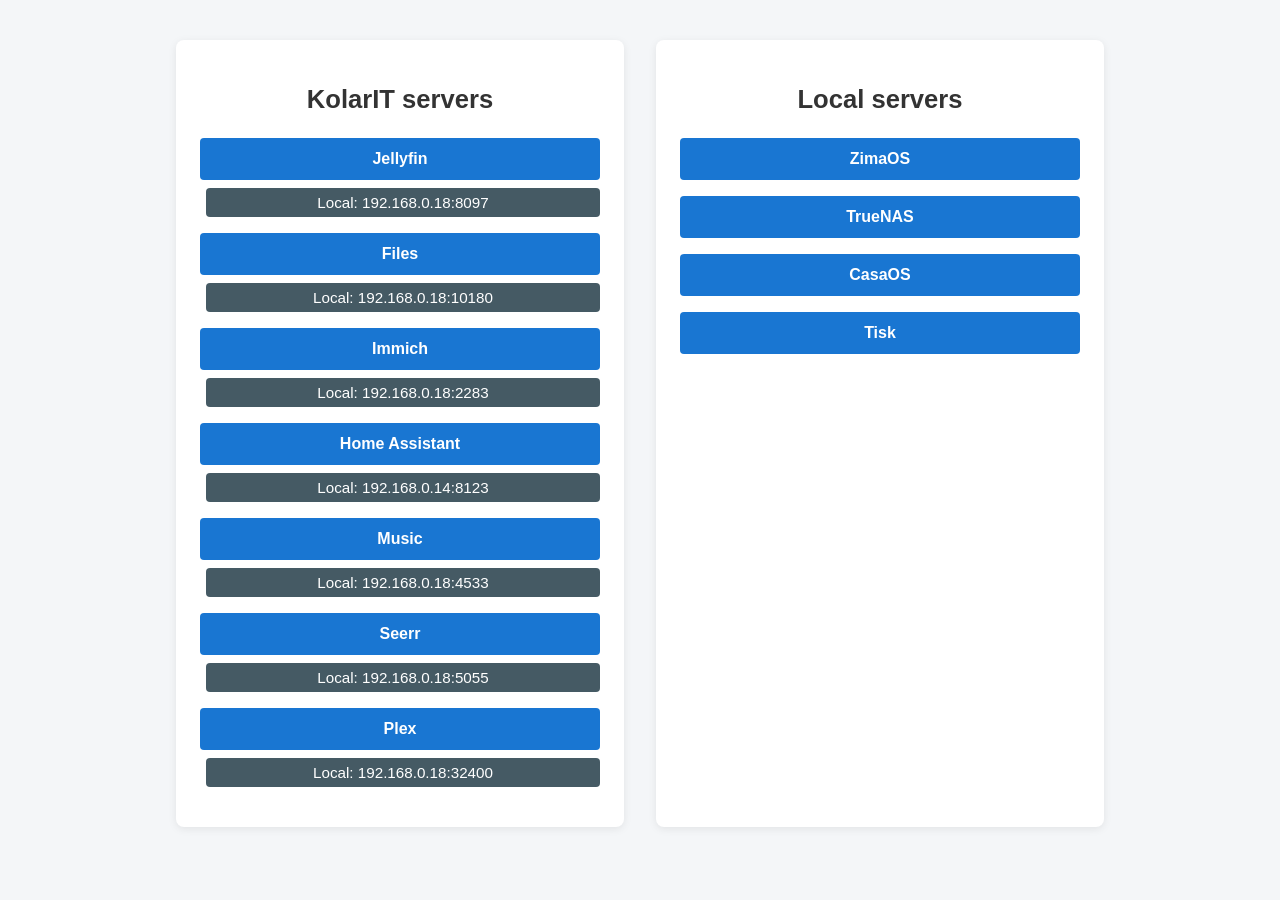
==== index.html @ f1ce05c8 "v1.1.3" ====
<!DOCTYPE html>
<html lang="cs">
<head>
    <meta charset="UTF-8">
    <title>KolarIT servers</title>
    <link rel="stylesheet" href="style.css">
</head>
<body>
    <div class="container">
        <div class="dashboard">
            <h2>KolarIT servers</h2>
            <ul>
                <li>
                    <a href="http://jellyfin.kolarit.online/" target="_blank">
                        Jellyfin
                    </a>
                    <div class="local-links">
                        <a href="http://192.168.0.18:8097" target="_blank">Local: 192.168.0.18:8097</a>
                    </div>
                </li>
                <li>
                    <a href="http://files.kolarit.online/" target="_blank">
                        Files
                    </a>
                    <div class="local-links">
                        <a href="http://192.168.0.18:10180" target="_blank">Local: 192.168.0.18:10180</a>
                    </div>
                </li>
                <li>
                    <a href="https://immich.kolarit.online/" target="_blank">
                        Immich
                    </a>
                    <div class="local-links">
                        <a href="http://192.168.0.18:2283" target="_blank">Local: 192.168.0.18:2283</a>
                    </div>
                </li>
                <li>
                    <a href="https://ha.kolarit.online/" target="_blank">
                        Home Assistant
                    </a>
                    <div class="local-links">
                        <a href="http://192.168.0.14:8123" target="_blank">Local: 192.168.0.14:8123</a>
                    </div>
                </li>
                <li>
                    <a href="https://music.kolarit.online/" target="_blank">
                        Music
                    </a>
                    <div class="local-links">
                        <a href="http://192.168.0.18:4533" target="_blank">Local: 192.168.0.18:4533</a>
                    </div>
                </li>
                <li>
                    <a href="https://jellyseerr.kolarit.online/" target="_blank">
                        Seerr
                    </a>
                    <div class="local-links">
                        <a href="http://192.168.0.18:5055" target="_blank">Local: 192.168.0.18:5055</a>
                    </div>
                </li>
                <li>
                    <a href="https://app.plex.tv/" target="_blank">
                        Plex
                    </a>
                    <div class="local-links">
                        <a href="http://192.168.0.18:32400/" target="_blank">Local: 192.168.0.18:32400</a>
                    </div>
                </li>
            </ul>
        </div>
        <div class="dashboard">
            <h2>Local servers</h2>
            <ul>
                <li>
                    <a href="http://192.168.0.18/" target="_blank">
                        ZimaOS
                    </a>
                </li>
                <li>
                    <a href="http://192.168.0.16/" target="_blank">
                        TrueNAS
                    </a>
                </li>
                <li>
                    <a href="http://192.168.0.13/" target="_blank">
                        CasaOS
                    </a>
                </li>
                <li>
                    <a href="http://192.168.0.13:9191/user" target="_blank">
                        Tisk
                    </a>
                </li>
            </ul>
        </div>
    </div>
</body>
</html>
---- style.css ----
body {
            font-family: Arial, sans-serif;
            background: #f4f6f8;
            margin: 0;
            padding: 0;
        }
        .container {
            display: flex;
            justify-content: center;
            margin-top: 40px;
            gap: 32px;
        }
        .dashboard {
            max-width: 400px;
            background: #fff;
            border-radius: 8px;
            box-shadow: 0 2px 8px rgba(0,0,0,0.08);
            padding: 24px;
            flex: 1;
        }
        h2 {
            text-align: center;
            margin-bottom: 24px;
            color: #333;
            font-weight: bold;
            font-size: 1.6em;
        }
        ul {
            list-style: none;
            padding: 0;
        }
        li {
            margin-bottom: 16px;
        }
        a {
            display: flex;
            align-items: center;
            gap: 10px;
            padding: 12px;
            background: #1976d2;
            color: #fff;
            text-decoration: none;
            border-radius: 4px;
            transition: background 0.2s;
            text-align: center;
            font-weight: bold;
            justify-content: center;
        }
        a:hover {
            background: #1565c0;
        }
        .local-links {
            margin-top: 8px;
            font-size: 0.95em;
        }
        .local-links a {
            background: #455a64;
            margin-left: 6px;
            font-weight: normal;
            padding: 6px 10px;
        }
        .local-links a:hover {
            background: #263238;
        }
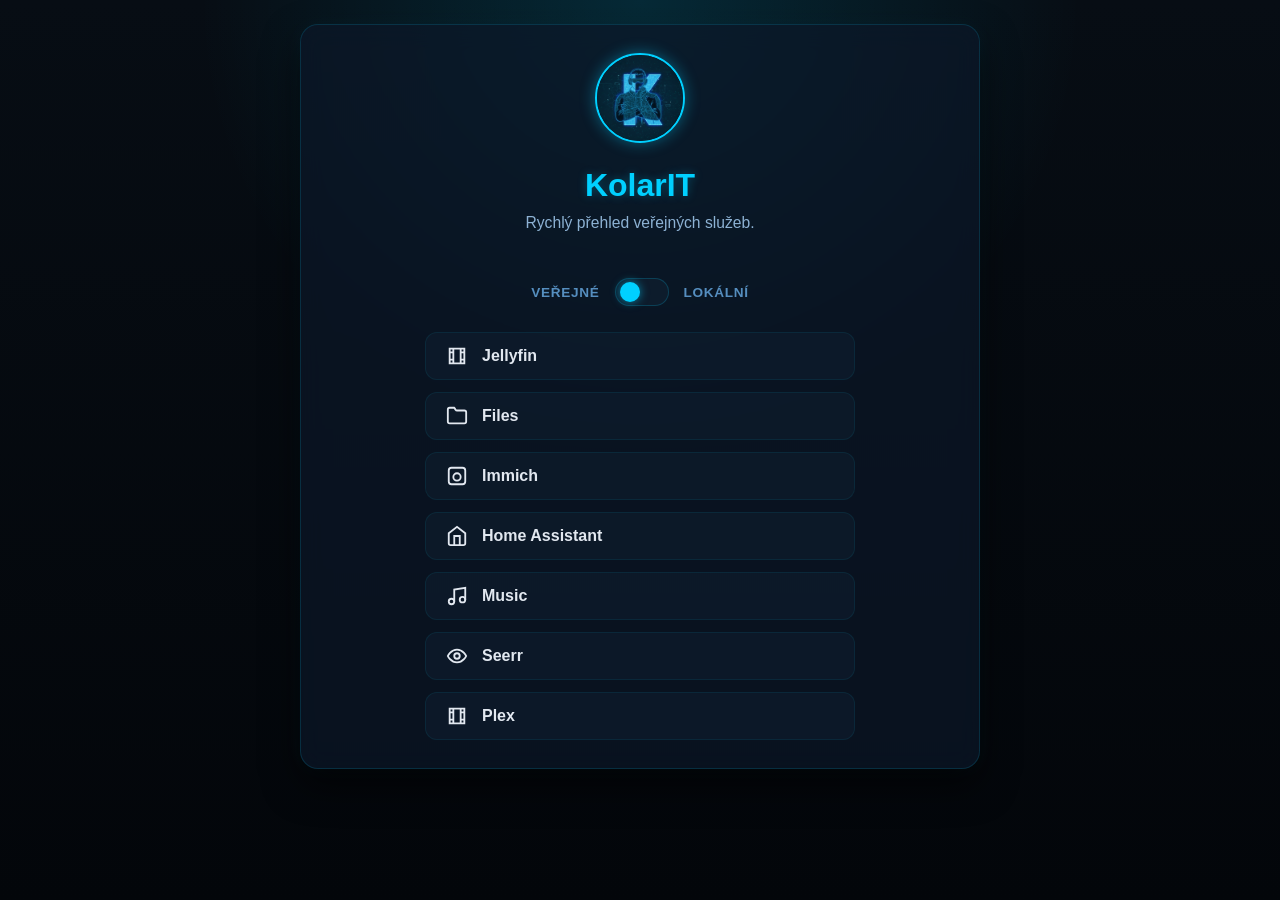
==== commit 8e12bec3: "v1.2" ====
--- a/index.html
+++ b/index.html
@@ -2,97 +2,131 @@
 <html lang="cs">
 <head>
     <meta charset="UTF-8">
-    <title>KolarIT servers</title>
+    <meta name="viewport" content="width=device-width, initial-scale=1.0">
+    <title>KolarIT Dashboard</title>
+    <link rel="icon" type="image/jpeg" href="logo.png">
+    <meta name="theme-color" content="#070d14">
     <link rel="stylesheet" href="style.css">
 </head>
 <body>
     <div class="container">
         <div class="dashboard">
-            <h2>KolarIT servers</h2>
-            <ul>
-                <li>
-                    <a href="http://jellyfin.kolarit.online/" target="_blank">
-                        Jellyfin
-                    </a>
-                    <div class="local-links">
-                        <a href="http://192.168.0.18:8097" target="_blank">Local: 192.168.0.18:8097</a>
-                    </div>
-                </li>
-                <li>
-                    <a href="http://files.kolarit.online/" target="_blank">
-                        Files
-                    </a>
-                    <div class="local-links">
-                        <a href="http://192.168.0.18:10180" target="_blank">Local: 192.168.0.18:10180</a>
-                    </div>
-                </li>
-                <li>
-                    <a href="https://immich.kolarit.online/" target="_blank">
-                        Immich
-                    </a>
-                    <div class="local-links">
-                        <a href="http://192.168.0.18:2283" target="_blank">Local: 192.168.0.18:2283</a>
-                    </div>
-                </li>
-                <li>
-                    <a href="https://ha.kolarit.online/" target="_blank">
-                        Home Assistant
-                    </a>
-                    <div class="local-links">
-                        <a href="http://192.168.0.14:8123" target="_blank">Local: 192.168.0.14:8123</a>
-                    </div>
-                </li>
-                <li>
-                    <a href="https://music.kolarit.online/" target="_blank">
-                        Music
-                    </a>
-                    <div class="local-links">
-                        <a href="http://192.168.0.18:4533" target="_blank">Local: 192.168.0.18:4533</a>
-                    </div>
-                </li>
-                <li>
-                    <a href="https://jellyseerr.kolarit.online/" target="_blank">
-                        Seerr
-                    </a>
-                    <div class="local-links">
-                        <a href="http://192.168.0.18:5055" target="_blank">Local: 192.168.0.18:5055</a>
-                    </div>
-                </li>
-                <li>
-                    <a href="https://app.plex.tv/" target="_blank">
-                        Plex
-                    </a>
-                    <div class="local-links">
-                        <a href="http://192.168.0.18:32400/" target="_blank">Local: 192.168.0.18:32400</a>
-                    </div>
-                </li>
-            </ul>
-        </div>
-        <div class="dashboard">
-            <h2>Local servers</h2>
-            <ul>
-                <li>
-                    <a href="http://192.168.0.18/" target="_blank">
-                        ZimaOS
-                    </a>
-                </li>
-                <li>
-                    <a href="http://192.168.0.16/" target="_blank">
-                        TrueNAS
-                    </a>
-                </li>
-                <li>
-                    <a href="http://192.168.0.13/" target="_blank">
-                        CasaOS
-                    </a>
-                </li>
-                <li>
-                    <a href="http://192.168.0.13:9191/user" target="_blank">
-                        Tisk
-                    </a>
-                </li>
-            </ul>
+            <div class="logo-container">
+                <img src="logo.png" alt="KolarIT Logo" class="logo">
+            </div>
+            
+            <div class="hero">
+                <h1>KolarIT</h1>
+                <p id="desc-text">Rychlý přehled veřejných služeb.</p>
+                
+                <div class="toggle-container">
+                    <span class="toggle-label">Veřejné</span>
+                    <label class="switch">
+                        <input type="checkbox" id="serviceToggle">
+                        <span class="slider"></span>
+                    </label>
+                    <span class="toggle-label">Lokální</span>
+                </div>
+            </div>
+
+            <div id="public-services" class="services-wrapper active">
+                <ul>
+                    <li>
+                        <a href="http://jellyfin.kolarit.online/" target="_blank" rel="noopener noreferrer">
+                            <svg viewBox="0 0 24 24"><path d="M4 4h16v16H4zM8 4v16M16 4v16M4 8h4M4 16h4M16 8h4M16 16h4"/></svg>
+                            Jellyfin
+                        </a>
+                    </li>
+                    <li>
+                        <a href="http://files.kolarit.online/" target="_blank" rel="noopener noreferrer">
+                            <svg viewBox="0 0 24 24"><path d="M4 20h16a2 2 0 0 0 2-2V8a2 2 0 0 0-2-2h-7.93a2 2 0 0 1-1.66-.9l-.82-1.2A2 2 0 0 0 8.93 3H4a2 2 0 0 0-2 2v13c0 1.1.9 2 2 2Z"/></svg>
+                            Files
+                        </a>
+                    </li>
+                    <li>
+                        <a href="https://immich.kolarit.online/" target="_blank" rel="noopener noreferrer">
+                            <svg viewBox="0 0 24 24"><path d="M15 8h.01M3 6a3 3 0 0 1 3-3h12a3 3 0 0 1 3 3v12a3 3 0 0 1-3 3H6a3 3 0 0 1-3-3V6z"/><circle cx="12" cy="13" r="4"/></svg>
+                            Immich
+                        </a>
+                    </li>
+                    <li>
+                        <a href="https://ha.kolarit.online/" target="_blank" rel="noopener noreferrer">
+                            <svg viewBox="0 0 24 24"><path d="M3 9l9-7 9 7v11a2 2 0 0 1-2 2H5a2 2 0 0 1-2-2z"/><path d="M9 22V12h6v10"/></svg>
+                            Home Assistant
+                        </a>
+                    </li>
+                    <li>
+                        <a href="https://music.kolarit.online/" target="_blank" rel="noopener noreferrer">
+                            <svg viewBox="0 0 24 24"><path d="M9 18V5l12-2v13"/><circle cx="6" cy="18" r="3"/><circle cx="18" cy="16" r="3"/></svg>
+                            Music
+                        </a>
+                    </li>
+                    <li>
+                        <a href="https://jellyseerr.kolarit.online/" target="_blank" rel="noopener noreferrer">
+                            <svg viewBox="0 0 24 24"><path d="M2 12s3-7 10-7 10 7 10 7-3 7-10 7-10-7-10-7Z"/><circle cx="12" cy="12" r="3"/></svg>
+                            Seerr
+                        </a>
+                    </li>
+                    <li>
+                        <a href="https://app.plex.tv/" target="_blank" rel="noopener noreferrer">
+                            <svg viewBox="0 0 24 24"><path d="M4 4h16v16H4zM8 4v16M16 4v16M4 8h4M4 16h4M16 8h4M16 16h4"/></svg>
+                            Plex
+                        </a>
+                    </li>
+                </ul>
+            </div>
+
+            <div id="local-services" class="services-wrapper">
+                <div class="section-block">
+                    <h3>Servers</h3>
+                    <ul>
+                        <li><a href="http://192.168.0.18/" target="_blank" rel="noopener noreferrer"><svg viewBox="0 0 24 24"><rect x="2" y="4" width="20" height="8" rx="2"/><rect x="2" y="14" width="20" height="8" rx="2"/><path d="M6 8h.01M6 18h.01"/></svg> ZimaOS</a></li>
+                        <li><a href="http://192.168.0.13/" target="_blank" rel="noopener noreferrer"><svg viewBox="0 0 24 24"><rect x="2" y="4" width="20" height="8" rx="2"/><rect x="2" y="14" width="20" height="8" rx="2"/><path d="M6 8h.01M6 18h.01"/></svg> CasaOS</a></li>
+                        <li><a href="http://192.168.0.16/" target="_blank" rel="noopener noreferrer"><svg viewBox="0 0 24 24"><rect x="2" y="4" width="20" height="8" rx="2"/><rect x="2" y="14" width="20" height="8" rx="2"/><path d="M6 8h.01M6 18h.01"/></svg> TrueNAS</a></li>
+                        <li><a href="http://192.168.0.13:9191/user" target="_blank" rel="noopener noreferrer"><svg viewBox="0 0 24 24"><path d="M6 9V2h12v7M6 18H4a2 2 0 0 1-2-2v-5a2 2 0 0 1 2-2h16a2 2 0 0 1 2 2v5a2 2 0 0 1-2 2h-2"/><rect x="6" y="14" width="12" height="8"/></svg> Tisk</a></li>
+                    </ul>
+                </div>
+                <div class="section-block">
+                    <h3>Local services</h3>
+                    <ul>
+                        <li><a href="http://192.168.0.18:8097" target="_blank" rel="noopener noreferrer"><svg viewBox="0 0 24 24"><path d="M4 4h16v16H4zM8 4v16M16 4v16M4 8h4M4 16h4M16 8h4M16 16h4"/></svg> Jellyfin</a></li>
+                        <li><a href="http://192.168.0.18:10180" target="_blank" rel="noopener noreferrer"><svg viewBox="0 0 24 24"><path d="M4 20h16a2 2 0 0 0 2-2V8a2 2 0 0 0-2-2h-7.93a2 2 0 0 1-1.66-.9l-.82-1.2A2 2 0 0 0 8.93 3H4a2 2 0 0 0-2 2v13c0 1.1.9 2 2 2Z"/></svg> Files</a></li>
+                        <li><a href="http://192.168.0.18:2283" target="_blank" rel="noopener noreferrer"><svg viewBox="0 0 24 24"><path d="M15 8h.01M3 6a3 3 0 0 1 3-3h12a3 3 0 0 1 3 3v12a3 3 0 0 1-3 3H6a3 3 0 0 1-3-3V6z"/><circle cx="12" cy="13" r="4"/></svg> Immich</a></li>
+                        <li><a href="http://192.168.0.14:8123" target="_blank" rel="noopener noreferrer"><svg viewBox="0 0 24 24"><path d="M3 9l9-7 9 7v11a2 2 0 0 1-2 2H5a2 2 0 0 1-2-2z"/><path d="M9 22V12h6v10"/></svg> Home Assistant</a></li>
+                        <li><a href="http://192.168.0.18:4533" target="_blank" rel="noopener noreferrer"><svg viewBox="0 0 24 24"><path d="M9 18V5l12-2v13"/><circle cx="6" cy="18" r="3"/><circle cx="18" cy="16" r="3"/></svg> Music</a></li>
+                        <li><a href="http://192.168.0.18:5055" target="_blank" rel="noopener noreferrer"><svg viewBox="0 0 24 24"><path d="M2 12s3-7 10-7 10 7 10 7-3 7-10 7-10-7-10-7Z"/><circle cx="12" cy="12" r="3"/></svg> Seerr</a></li>
+                        <li><a href="http://192.168.0.18:32400/" target="_blank" rel="noopener noreferrer"><svg viewBox="0 0 24 24"><path d="M4 4h16v16H4zM8 4v16M16 4v16M4 8h4M4 16h4M16 8h4M16 16h4"/></svg> Plex</a></li>
+                    </ul>
+                </div>
+            </div>
         </div>
     </div>
+
+    <script>
+        const toggle = document.getElementById('serviceToggle');
+        const publicDiv = document.getElementById('public-services');
+        const localDiv = document.getElementById('local-services');
+        const descText = document.getElementById('desc-text');
+
+        toggle.addEventListener('change', () => {
+            if (toggle.checked) {
+                publicDiv.classList.remove('active');
+                setTimeout(() => {
+                    publicDiv.style.display = 'none';
+                    localDiv.style.display = 'block';
+                    setTimeout(() => localDiv.classList.add('active'), 50);
+                }, 300);
+                descText.textContent = 'Lokální adresy a správa zařízení v domácí síti.';
+            } else {
+                localDiv.classList.remove('active');
+                setTimeout(() => {
+                    localDiv.style.display = 'none';
+                    publicDiv.style.display = 'block';
+                    setTimeout(() => publicDiv.classList.add('active'), 50);
+                }, 300);
+                descText.textContent = 'Rychlý přehled veřejných služeb.';
+            }
+        });
+    </script>
 </body>
-</html>
+</html>
--- a/style.css
+++ b/style.css
@@ -1,64 +1,204 @@
-        body {
-            font-family: Arial, sans-serif;
-            background: #f4f6f8;
-            margin: 0;
-            padding: 0;
-        }
-        .container {
-            display: flex;
-            justify-content: center;
-            margin-top: 40px;
-            gap: 32px;
-        }
-        .dashboard {
-            max-width: 400px;
-            background: #fff;
-            border-radius: 8px;
-            box-shadow: 0 2px 8px rgba(0,0,0,0.08);
-            padding: 24px;
-            flex: 1;
-        }
-        h2 {
-            text-align: center;
-            margin-bottom: 24px;
-            color: #333;
-            font-weight: bold;
-            font-size: 1.6em;
-        }
-        ul {
-            list-style: none;
-            padding: 0;
-        }
-        li {
-            margin-bottom: 16px;
-        }
-        a {
-            display: flex;
-            align-items: center;
-            gap: 10px;
-            padding: 12px;
-            background: #1976d2;
-            color: #fff;
-            text-decoration: none;
-            border-radius: 4px;
-            transition: background 0.2s;
-            text-align: center;
-            font-weight: bold;
-            justify-content: center;
-        }
-        a:hover {
-            background: #1565c0;
-        }
-        .local-links {
-            margin-top: 8px;
-            font-size: 0.95em;
-        }
-        .local-links a {
-            background: #455a64;
-            margin-left: 6px;
-            font-weight: normal;
-            padding: 6px 10px;
-        }
-        .local-links a:hover {
-            background: #263238;
-        }+* {
+    box-sizing: border-box;
+}
+
+body {
+    font-family: Arial, sans-serif;
+    background: radial-gradient(circle at top, rgba(0, 208, 255, 0.15), transparent 40%),
+                linear-gradient(180deg, #070d14 0%, #03060a 100%);
+    margin: 0;
+    min-height: 100vh;
+    padding: 24px 14px;
+    color: #e2e8f0;
+}
+
+.container {
+    display: flex;
+    justify-content: center;
+}
+
+.dashboard {
+    width: min(100%, 680px);
+    background: rgba(12, 24, 40, 0.7);
+    border: 1px solid rgba(0, 208, 255, 0.15);
+    border-radius: 18px;
+    box-shadow: 0 16px 36px rgba(0, 0, 0, 0.6), 0 0 20px rgba(0, 208, 255, 0.05);
+    padding: 28px 22px;
+    backdrop-filter: blur(12px);
+    -webkit-backdrop-filter: blur(12px);
+}
+
+.logo-container {
+    text-align: center;
+    margin-bottom: 20px;
+}
+
+.logo {
+    width: 90px;
+    height: 90px;
+    border-radius: 50%;
+    border: 2px solid #00d0ff;
+    box-shadow: 0 0 15px rgba(0, 208, 255, 0.4);
+    object-fit: cover;
+}
+
+.hero {
+    text-align: center;
+    margin-bottom: 26px;
+}
+
+.hero h1 {
+    margin: 0 0 10px;
+    color: #00d0ff;
+    font-size: clamp(1.65rem, 2.5vw, 2.1rem);
+    text-shadow: 0 0 10px rgba(0, 208, 255, 0.3);
+}
+
+.hero p {
+    margin: 0 0 20px;
+    color: #8db2d4;
+    font-size: 0.98rem;
+    min-height: 44px;
+}
+
+/* Stylování Toggle Switche */
+.toggle-container {
+    display: flex;
+    align-items: center;
+    justify-content: center;
+    gap: 15px;
+    margin-top: 10px;
+}
+
+.toggle-label {
+    font-size: 0.85rem;
+    font-weight: 600;
+    color: #558ebf;
+    text-transform: uppercase;
+    letter-spacing: 0.05em;
+}
+
+.switch {
+    position: relative;
+    display: inline-block;
+    width: 54px;
+    height: 28px;
+}
+
+.switch input {
+    opacity: 0;
+    width: 0;
+    height: 0;
+}
+
+.slider {
+    position: absolute;
+    cursor: pointer;
+    top: 0;
+    left: 0;
+    right: 0;
+    bottom: 0;
+    background-color: rgba(15, 30, 48, 0.8);
+    transition: .4s;
+    border-radius: 34px;
+    border: 1px solid rgba(0, 208, 255, 0.2);
+}
+
+.slider:before {
+    position: absolute;
+    content: "";
+    height: 20px;
+    width: 20px;
+    left: 4px;
+    bottom: 3px;
+    background: #00d0ff;
+    box-shadow: 0 0 10px rgba(0, 208, 255, 0.6);
+    transition: .4s;
+    border-radius: 50%;
+}
+
+input:checked + .slider {
+    background-color: rgba(0, 80, 128, 0.4);
+    border-color: rgba(0, 208, 255, 0.5);
+}
+
+input:checked + .slider:before {
+    transform: translateX(24px);
+}
+
+/* Animace pro plynulý přechod obsahu */
+.services-wrapper {
+    opacity: 0;
+    transform: translateY(10px);
+    transition: opacity 0.3s ease, transform 0.3s ease;
+}
+
+.services-wrapper.active {
+    opacity: 1;
+    transform: translateY(0);
+}
+
+#local-services {
+    display: none;
+}
+
+.section-block + .section-block {
+    margin-top: 24px;
+}
+
+.section-block h3 {
+    margin: 0 0 12px;
+    font-size: 0.92rem;
+    color: #558ebf;
+    letter-spacing: 0.12em;
+    text-transform: uppercase;
+    text-align: center;
+}
+
+ul {
+    list-style: none;
+    padding: 0;
+    margin: 0;
+    display: flex;
+    flex-direction: column;
+    gap: 12px;
+    width: min(100%, 430px);
+    margin-inline: auto;
+}
+
+li > a {
+    display: flex;
+    align-items: center;
+    gap: 14px;
+    min-height: 48px;
+    padding: 9px 20px;
+    border-radius: 12px;
+    background: rgba(15, 30, 48, 0.6);
+    border: 1px solid rgba(0, 208, 255, 0.08);
+    color: #e2e8f0;
+    text-decoration: none;
+    font-weight: 600;
+    transition: all 0.2s ease;
+}
+
+li > a:hover {
+    transform: translateY(-2px);
+    background: rgba(20, 40, 65, 0.8);
+    border-color: rgba(0, 208, 255, 0.4);
+    box-shadow: 0 8px 20px rgba(0, 208, 255, 0.15);
+    color: #00d0ff;
+}
+
+li > a svg {
+    width: 22px;
+    height: 22px;
+    stroke: currentColor;
+    fill: none;
+    stroke-width: 2;
+    flex-shrink: 0;
+}
+
+@media (max-width: 640px) {
+    .dashboard { padding: 24px 18px; }
+    ul { width: 100%; }
+}
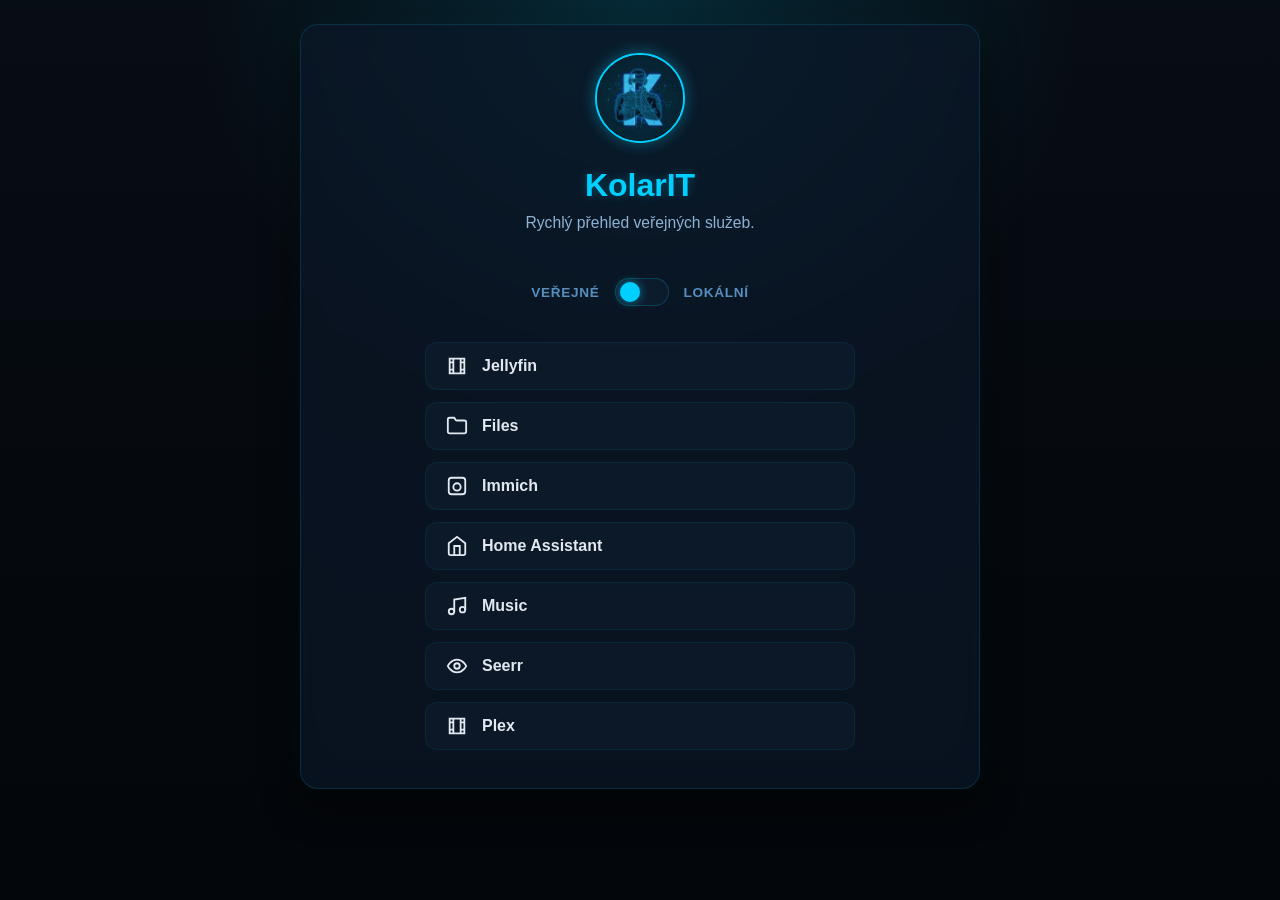
==== commit ee7a18ae: "v1.2.1" ====
--- a/index.html
+++ b/index.html
@@ -30,73 +30,77 @@
             </div>
 
             <div id="public-services" class="services-wrapper active">
-                <ul>
-                    <li>
-                        <a href="http://jellyfin.kolarit.online/" target="_blank" rel="noopener noreferrer">
-                            <svg viewBox="0 0 24 24"><path d="M4 4h16v16H4zM8 4v16M16 4v16M4 8h4M4 16h4M16 8h4M16 16h4"/></svg>
-                            Jellyfin
-                        </a>
-                    </li>
-                    <li>
-                        <a href="http://files.kolarit.online/" target="_blank" rel="noopener noreferrer">
-                            <svg viewBox="0 0 24 24"><path d="M4 20h16a2 2 0 0 0 2-2V8a2 2 0 0 0-2-2h-7.93a2 2 0 0 1-1.66-.9l-.82-1.2A2 2 0 0 0 8.93 3H4a2 2 0 0 0-2 2v13c0 1.1.9 2 2 2Z"/></svg>
-                            Files
-                        </a>
-                    </li>
-                    <li>
-                        <a href="https://immich.kolarit.online/" target="_blank" rel="noopener noreferrer">
-                            <svg viewBox="0 0 24 24"><path d="M15 8h.01M3 6a3 3 0 0 1 3-3h12a3 3 0 0 1 3 3v12a3 3 0 0 1-3 3H6a3 3 0 0 1-3-3V6z"/><circle cx="12" cy="13" r="4"/></svg>
-                            Immich
-                        </a>
-                    </li>
-                    <li>
-                        <a href="https://ha.kolarit.online/" target="_blank" rel="noopener noreferrer">
-                            <svg viewBox="0 0 24 24"><path d="M3 9l9-7 9 7v11a2 2 0 0 1-2 2H5a2 2 0 0 1-2-2z"/><path d="M9 22V12h6v10"/></svg>
-                            Home Assistant
-                        </a>
-                    </li>
-                    <li>
-                        <a href="https://music.kolarit.online/" target="_blank" rel="noopener noreferrer">
-                            <svg viewBox="0 0 24 24"><path d="M9 18V5l12-2v13"/><circle cx="6" cy="18" r="3"/><circle cx="18" cy="16" r="3"/></svg>
-                            Music
-                        </a>
-                    </li>
-                    <li>
-                        <a href="https://jellyseerr.kolarit.online/" target="_blank" rel="noopener noreferrer">
-                            <svg viewBox="0 0 24 24"><path d="M2 12s3-7 10-7 10 7 10 7-3 7-10 7-10-7-10-7Z"/><circle cx="12" cy="12" r="3"/></svg>
-                            Seerr
-                        </a>
-                    </li>
-                    <li>
-                        <a href="https://app.plex.tv/" target="_blank" rel="noopener noreferrer">
-                            <svg viewBox="0 0 24 24"><path d="M4 4h16v16H4zM8 4v16M16 4v16M4 8h4M4 16h4M16 8h4M16 16h4"/></svg>
-                            Plex
-                        </a>
-                    </li>
-                </ul>
+                <div class="inner-content">
+                    <ul>
+                        <li>
+                            <a href="http://jellyfin.kolarit.online/" target="_blank" rel="noopener noreferrer">
+                                <svg viewBox="0 0 24 24"><path d="M4 4h16v16H4zM8 4v16M16 4v16M4 8h4M4 16h4M16 8h4M16 16h4"/></svg>
+                                Jellyfin
+                            </a>
+                        </li>
+                        <li>
+                            <a href="http://files.kolarit.online/" target="_blank" rel="noopener noreferrer">
+                                <svg viewBox="0 0 24 24"><path d="M4 20h16a2 2 0 0 0 2-2V8a2 2 0 0 0-2-2h-7.93a2 2 0 0 1-1.66-.9l-.82-1.2A2 2 0 0 0 8.93 3H4a2 2 0 0 0-2 2v13c0 1.1.9 2 2 2Z"/></svg>
+                                Files
+                            </a>
+                        </li>
+                        <li>
+                            <a href="https://immich.kolarit.online/" target="_blank" rel="noopener noreferrer">
+                                <svg viewBox="0 0 24 24"><path d="M15 8h.01M3 6a3 3 0 0 1 3-3h12a3 3 0 0 1 3 3v12a3 3 0 0 1-3 3H6a3 3 0 0 1-3-3V6z"/><circle cx="12" cy="13" r="4"/></svg>
+                                Immich
+                            </a>
+                        </li>
+                        <li>
+                            <a href="https://ha.kolarit.online/" target="_blank" rel="noopener noreferrer">
+                                <svg viewBox="0 0 24 24"><path d="M3 9l9-7 9 7v11a2 2 0 0 1-2 2H5a2 2 0 0 1-2-2z"/><path d="M9 22V12h6v10"/></svg>
+                                Home Assistant
+                            </a>
+                        </li>
+                        <li>
+                            <a href="https://music.kolarit.online/" target="_blank" rel="noopener noreferrer">
+                                <svg viewBox="0 0 24 24"><path d="M9 18V5l12-2v13"/><circle cx="6" cy="18" r="3"/><circle cx="18" cy="16" r="3"/></svg>
+                                Music
+                            </a>
+                        </li>
+                        <li>
+                            <a href="https://jellyseerr.kolarit.online/" target="_blank" rel="noopener noreferrer">
+                                <svg viewBox="0 0 24 24"><path d="M2 12s3-7 10-7 10 7 10 7-3 7-10 7-10-7-10-7Z"/><circle cx="12" cy="12" r="3"/></svg>
+                                Seerr
+                            </a>
+                        </li>
+                        <li>
+                            <a href="https://app.plex.tv/" target="_blank" rel="noopener noreferrer">
+                                <svg viewBox="0 0 24 24"><path d="M4 4h16v16H4zM8 4v16M16 4v16M4 8h4M4 16h4M16 8h4M16 16h4"/></svg>
+                                Plex
+                            </a>
+                        </li>
+                    </ul>
+                </div>
             </div>
 
             <div id="local-services" class="services-wrapper">
-                <div class="section-block">
-                    <h3>Servers</h3>
-                    <ul>
-                        <li><a href="http://192.168.0.18/" target="_blank" rel="noopener noreferrer"><svg viewBox="0 0 24 24"><rect x="2" y="4" width="20" height="8" rx="2"/><rect x="2" y="14" width="20" height="8" rx="2"/><path d="M6 8h.01M6 18h.01"/></svg> ZimaOS</a></li>
-                        <li><a href="http://192.168.0.13/" target="_blank" rel="noopener noreferrer"><svg viewBox="0 0 24 24"><rect x="2" y="4" width="20" height="8" rx="2"/><rect x="2" y="14" width="20" height="8" rx="2"/><path d="M6 8h.01M6 18h.01"/></svg> CasaOS</a></li>
-                        <li><a href="http://192.168.0.16/" target="_blank" rel="noopener noreferrer"><svg viewBox="0 0 24 24"><rect x="2" y="4" width="20" height="8" rx="2"/><rect x="2" y="14" width="20" height="8" rx="2"/><path d="M6 8h.01M6 18h.01"/></svg> TrueNAS</a></li>
-                        <li><a href="http://192.168.0.13:9191/user" target="_blank" rel="noopener noreferrer"><svg viewBox="0 0 24 24"><path d="M6 9V2h12v7M6 18H4a2 2 0 0 1-2-2v-5a2 2 0 0 1 2-2h16a2 2 0 0 1 2 2v5a2 2 0 0 1-2 2h-2"/><rect x="6" y="14" width="12" height="8"/></svg> Tisk</a></li>
-                    </ul>
-                </div>
-                <div class="section-block">
-                    <h3>Local services</h3>
-                    <ul>
-                        <li><a href="http://192.168.0.18:8097" target="_blank" rel="noopener noreferrer"><svg viewBox="0 0 24 24"><path d="M4 4h16v16H4zM8 4v16M16 4v16M4 8h4M4 16h4M16 8h4M16 16h4"/></svg> Jellyfin</a></li>
-                        <li><a href="http://192.168.0.18:10180" target="_blank" rel="noopener noreferrer"><svg viewBox="0 0 24 24"><path d="M4 20h16a2 2 0 0 0 2-2V8a2 2 0 0 0-2-2h-7.93a2 2 0 0 1-1.66-.9l-.82-1.2A2 2 0 0 0 8.93 3H4a2 2 0 0 0-2 2v13c0 1.1.9 2 2 2Z"/></svg> Files</a></li>
-                        <li><a href="http://192.168.0.18:2283" target="_blank" rel="noopener noreferrer"><svg viewBox="0 0 24 24"><path d="M15 8h.01M3 6a3 3 0 0 1 3-3h12a3 3 0 0 1 3 3v12a3 3 0 0 1-3 3H6a3 3 0 0 1-3-3V6z"/><circle cx="12" cy="13" r="4"/></svg> Immich</a></li>
-                        <li><a href="http://192.168.0.14:8123" target="_blank" rel="noopener noreferrer"><svg viewBox="0 0 24 24"><path d="M3 9l9-7 9 7v11a2 2 0 0 1-2 2H5a2 2 0 0 1-2-2z"/><path d="M9 22V12h6v10"/></svg> Home Assistant</a></li>
-                        <li><a href="http://192.168.0.18:4533" target="_blank" rel="noopener noreferrer"><svg viewBox="0 0 24 24"><path d="M9 18V5l12-2v13"/><circle cx="6" cy="18" r="3"/><circle cx="18" cy="16" r="3"/></svg> Music</a></li>
-                        <li><a href="http://192.168.0.18:5055" target="_blank" rel="noopener noreferrer"><svg viewBox="0 0 24 24"><path d="M2 12s3-7 10-7 10 7 10 7-3 7-10 7-10-7-10-7Z"/><circle cx="12" cy="12" r="3"/></svg> Seerr</a></li>
-                        <li><a href="http://192.168.0.18:32400/" target="_blank" rel="noopener noreferrer"><svg viewBox="0 0 24 24"><path d="M4 4h16v16H4zM8 4v16M16 4v16M4 8h4M4 16h4M16 8h4M16 16h4"/></svg> Plex</a></li>
-                    </ul>
+                <div class="inner-content">
+                    <div class="section-block">
+                        <h3>Servers</h3>
+                        <ul>
+                            <li><a href="http://192.168.0.18/" target="_blank" rel="noopener noreferrer"><svg viewBox="0 0 24 24"><rect x="2" y="4" width="20" height="8" rx="2"/><rect x="2" y="14" width="20" height="8" rx="2"/><path d="M6 8h.01M6 18h.01"/></svg> ZimaOS</a></li>
+                            <li><a href="http://192.168.0.13/" target="_blank" rel="noopener noreferrer"><svg viewBox="0 0 24 24"><rect x="2" y="4" width="20" height="8" rx="2"/><rect x="2" y="14" width="20" height="8" rx="2"/><path d="M6 8h.01M6 18h.01"/></svg> CasaOS</a></li>
+                            <li><a href="http://192.168.0.16/" target="_blank" rel="noopener noreferrer"><svg viewBox="0 0 24 24"><rect x="2" y="4" width="20" height="8" rx="2"/><rect x="2" y="14" width="20" height="8" rx="2"/><path d="M6 8h.01M6 18h.01"/></svg> TrueNAS</a></li>
+                            <li><a href="http://192.168.0.13:9191/user" target="_blank" rel="noopener noreferrer"><svg viewBox="0 0 24 24"><path d="M6 9V2h12v7M6 18H4a2 2 0 0 1-2-2v-5a2 2 0 0 1 2-2h16a2 2 0 0 1 2 2v5a2 2 0 0 1-2 2h-2"/><rect x="6" y="14" width="12" height="8"/></svg> Tisk</a></li>
+                        </ul>
+                    </div>
+                    <div class="section-block">
+                        <h3>Local services</h3>
+                        <ul>
+                            <li><a href="http://192.168.0.18:8097" target="_blank" rel="noopener noreferrer"><svg viewBox="0 0 24 24"><path d="M4 4h16v16H4zM8 4v16M16 4v16M4 8h4M4 16h4M16 8h4M16 16h4"/></svg> Jellyfin</a></li>
+                            <li><a href="http://192.168.0.18:10180" target="_blank" rel="noopener noreferrer"><svg viewBox="0 0 24 24"><path d="M4 20h16a2 2 0 0 0 2-2V8a2 2 0 0 0-2-2h-7.93a2 2 0 0 1-1.66-.9l-.82-1.2A2 2 0 0 0 8.93 3H4a2 2 0 0 0-2 2v13c0 1.1.9 2 2 2Z"/></svg> Files</a></li>
+                            <li><a href="http://192.168.0.18:2283" target="_blank" rel="noopener noreferrer"><svg viewBox="0 0 24 24"><path d="M15 8h.01M3 6a3 3 0 0 1 3-3h12a3 3 0 0 1 3 3v12a3 3 0 0 1-3 3H6a3 3 0 0 1-3-3V6z"/><circle cx="12" cy="13" r="4"/></svg> Immich</a></li>
+                            <li><a href="http://192.168.0.14:8123" target="_blank" rel="noopener noreferrer"><svg viewBox="0 0 24 24"><path d="M3 9l9-7 9 7v11a2 2 0 0 1-2 2H5a2 2 0 0 1-2-2z"/><path d="M9 22V12h6v10"/></svg> Home Assistant</a></li>
+                            <li><a href="http://192.168.0.18:4533" target="_blank" rel="noopener noreferrer"><svg viewBox="0 0 24 24"><path d="M9 18V5l12-2v13"/><circle cx="6" cy="18" r="3"/><circle cx="18" cy="16" r="3"/></svg> Music</a></li>
+                            <li><a href="http://192.168.0.18:5055" target="_blank" rel="noopener noreferrer"><svg viewBox="0 0 24 24"><path d="M2 12s3-7 10-7 10 7 10 7-3 7-10 7-10-7-10-7Z"/><circle cx="12" cy="12" r="3"/></svg> Seerr</a></li>
+                            <li><a href="http://192.168.0.18:32400/" target="_blank" rel="noopener noreferrer"><svg viewBox="0 0 24 24"><path d="M4 4h16v16H4zM8 4v16M16 4v16M4 8h4M4 16h4M16 8h4M16 16h4"/></svg> Plex</a></li>
+                        </ul>
+                    </div>
                 </div>
             </div>
         </div>
@@ -111,19 +115,11 @@
         toggle.addEventListener('change', () => {
             if (toggle.checked) {
                 publicDiv.classList.remove('active');
-                setTimeout(() => {
-                    publicDiv.style.display = 'none';
-                    localDiv.style.display = 'block';
-                    setTimeout(() => localDiv.classList.add('active'), 50);
-                }, 300);
+                localDiv.classList.add('active');
                 descText.textContent = 'Lokální adresy a správa zařízení v domácí síti.';
             } else {
                 localDiv.classList.remove('active');
-                setTimeout(() => {
-                    localDiv.style.display = 'none';
-                    publicDiv.style.display = 'block';
-                    setTimeout(() => publicDiv.classList.add('active'), 50);
-                }, 300);
+                publicDiv.classList.add('active');
                 descText.textContent = 'Rychlý přehled veřejných služeb.';
             }
         });
--- a/style.css
+++ b/style.css
@@ -26,6 +26,8 @@
     padding: 28px 22px;
     backdrop-filter: blur(12px);
     -webkit-backdrop-filter: blur(12px);
+    /* Důležité pro plynulé roztažení celého panelu */
+    transition: all 0.4s ease;
 }
 
 .logo-container {
@@ -40,6 +42,10 @@
     border: 2px solid #00d0ff;
     box-shadow: 0 0 15px rgba(0, 208, 255, 0.4);
     object-fit: cover;
+    /* Oprava zrnitosti/aliasingu */
+    image-rendering: high-quality;
+    transform: translateZ(0);
+    will-change: transform;
 }
 
 .hero {
@@ -61,7 +67,7 @@
     min-height: 44px;
 }
 
-/* Stylování Toggle Switche */
+/* Toggle Switch */
 .toggle-container {
     display: flex;
     align-items: center;
@@ -126,20 +132,24 @@
     transform: translateX(24px);
 }
 
-/* Animace pro plynulý přechod obsahu */
+/* Plynulá animace výšky a obsahu */
 .services-wrapper {
+    display: grid;
+    grid-template-rows: 0fr;
     opacity: 0;
-    transform: translateY(10px);
-    transition: opacity 0.3s ease, transform 0.3s ease;
+    visibility: hidden;
+    transition: grid-template-rows 0.4s ease, opacity 0.4s ease, visibility 0.4s;
 }
 
 .services-wrapper.active {
+    grid-template-rows: 1fr;
     opacity: 1;
-    transform: translateY(0);
-}
-
-#local-services {
-    display: none;
+    visibility: visible;
+}
+
+.inner-content {
+    overflow: hidden;
+    padding-top: 10px;
 }
 
 .section-block + .section-block {
@@ -155,6 +165,7 @@
     text-align: center;
 }
 
+/* Seznamy a odkazy */
 ul {
     list-style: none;
     padding: 0;
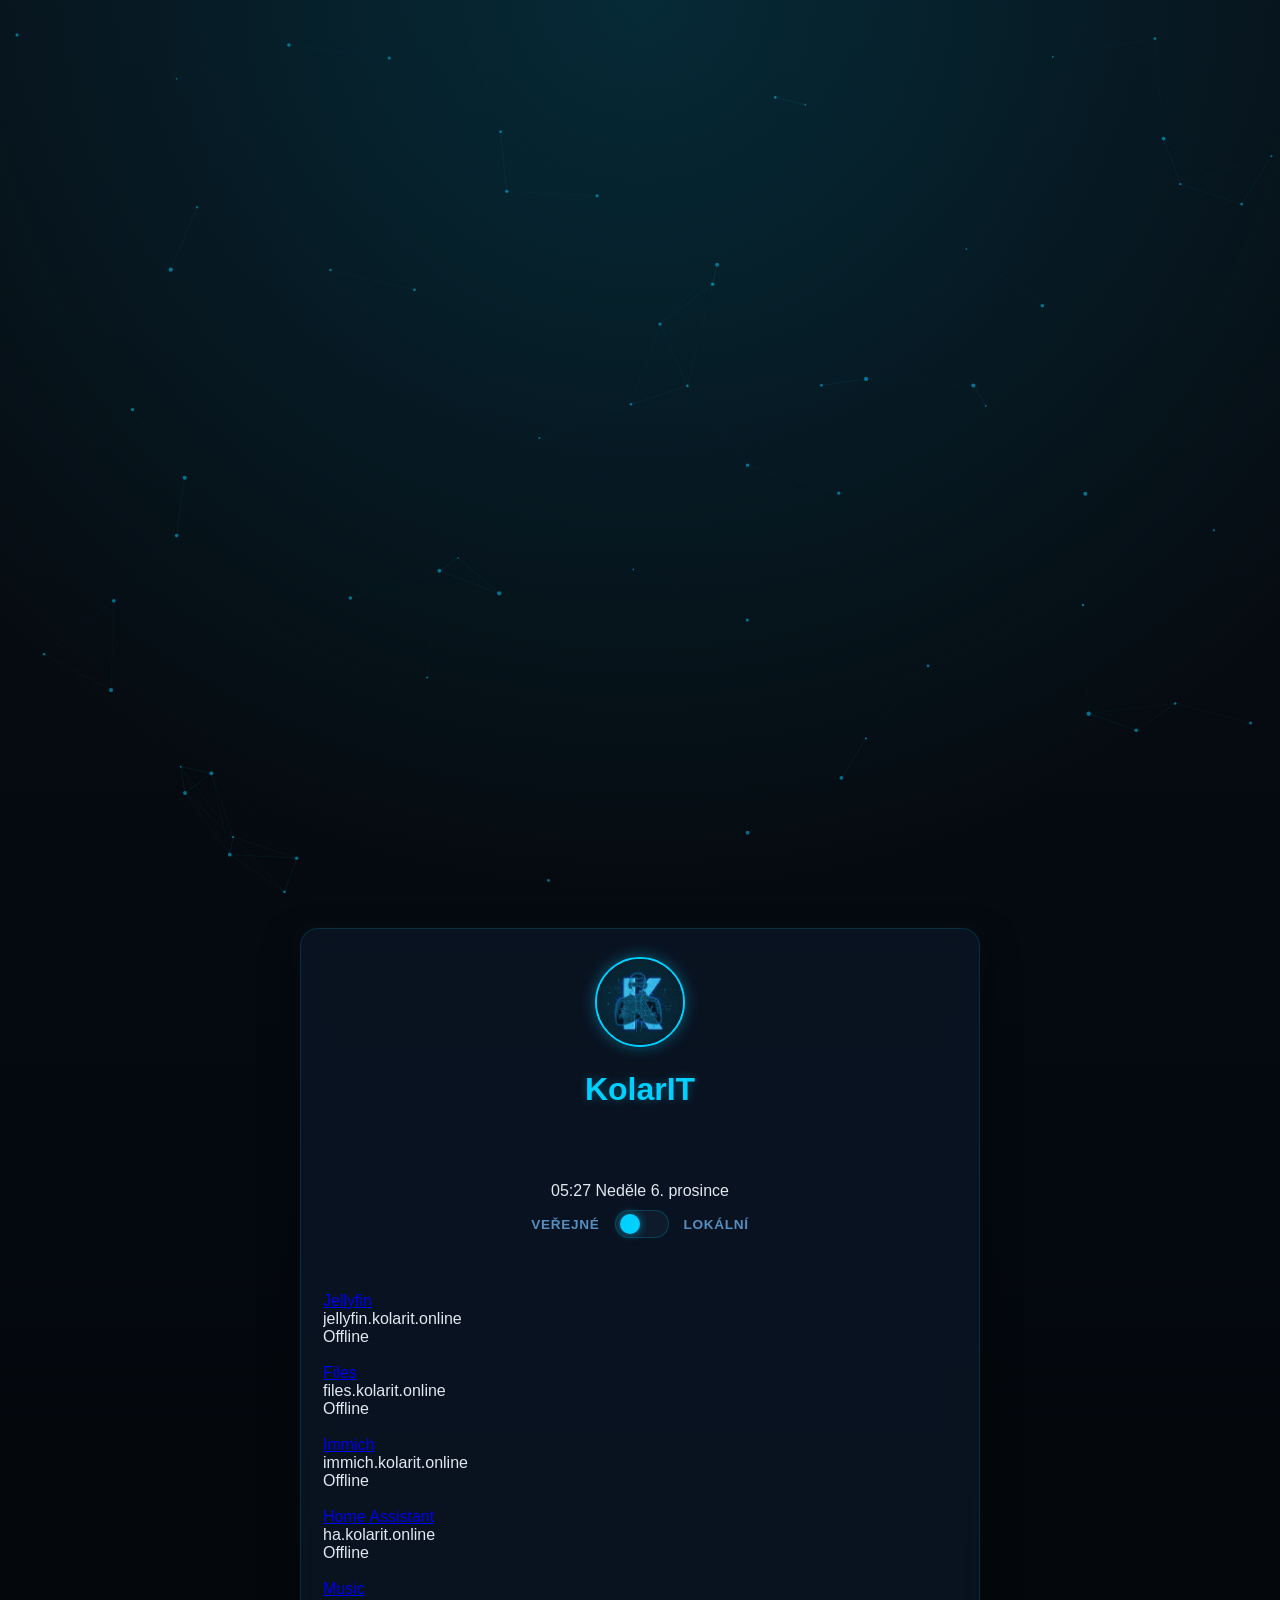
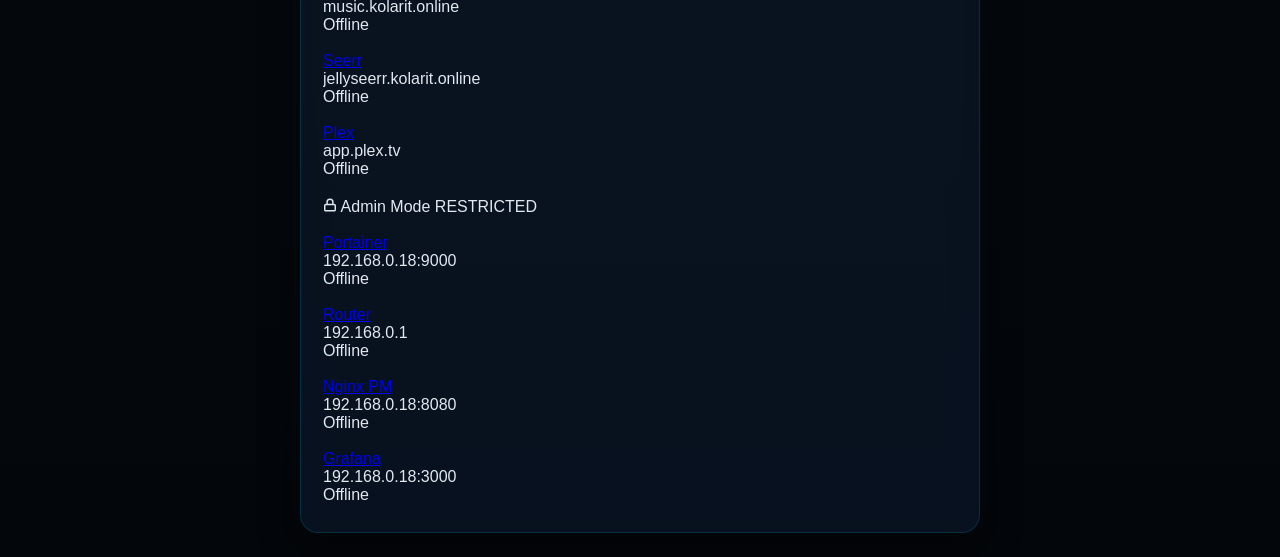
==== commit c16e882b: "v1.3.1" ====
--- a/index.html
+++ b/index.html
@@ -9,120 +9,722 @@
     <link rel="stylesheet" href="style.css">
 </head>
 <body>
-    <div class="container">
-        <div class="dashboard">
-            <div class="logo-container">
-                <img src="logo.png" alt="KolarIT Logo" class="logo">
+
+<canvas id="bg-canvas"></canvas>
+
+<div class="container">
+    <div class="dashboard">
+        <div class="logo-container">
+            <img src="logo.png" alt="KolarIT Logo" class="logo">
+        </div>
+
+        <div class="hero">
+            <h1 id="main-title" data-text="KolarIT">KolarIT</h1>
+            <p id="desc-text"></p>
+
+            <div class="info-bar">
+                <span id="clock">--:--</span>
+                <span class="info-sep"></span>
+                <span id="date-display">---</span>
             </div>
-            
-            <div class="hero">
-                <h1>KolarIT</h1>
-                <p id="desc-text">Rychlý přehled veřejných služeb.</p>
-                
-                <div class="toggle-container">
-                    <span class="toggle-label">Veřejné</span>
-                    <label class="switch">
-                        <input type="checkbox" id="serviceToggle">
-                        <span class="slider"></span>
-                    </label>
-                    <span class="toggle-label">Lokální</span>
-                </div>
+
+            <div class="toggle-container">
+                <span class="toggle-label">Veřejné</span>
+                <label class="switch">
+                    <input type="checkbox" id="serviceToggle">
+                    <span class="slider"></span>
+                </label>
+                <span class="toggle-label">Lokální</span>
             </div>
-
-            <div id="public-services" class="services-wrapper active">
-                <div class="inner-content">
-                    <ul>
-                        <li>
-                            <a href="http://jellyfin.kolarit.online/" target="_blank" rel="noopener noreferrer">
-                                <svg viewBox="0 0 24 24"><path d="M4 4h16v16H4zM8 4v16M16 4v16M4 8h4M4 16h4M16 8h4M16 16h4"/></svg>
-                                Jellyfin
-                            </a>
-                        </li>
-                        <li>
-                            <a href="http://files.kolarit.online/" target="_blank" rel="noopener noreferrer">
-                                <svg viewBox="0 0 24 24"><path d="M4 20h16a2 2 0 0 0 2-2V8a2 2 0 0 0-2-2h-7.93a2 2 0 0 1-1.66-.9l-.82-1.2A2 2 0 0 0 8.93 3H4a2 2 0 0 0-2 2v13c0 1.1.9 2 2 2Z"/></svg>
-                                Files
-                            </a>
-                        </li>
-                        <li>
-                            <a href="https://immich.kolarit.online/" target="_blank" rel="noopener noreferrer">
-                                <svg viewBox="0 0 24 24"><path d="M15 8h.01M3 6a3 3 0 0 1 3-3h12a3 3 0 0 1 3 3v12a3 3 0 0 1-3 3H6a3 3 0 0 1-3-3V6z"/><circle cx="12" cy="13" r="4"/></svg>
-                                Immich
-                            </a>
-                        </li>
-                        <li>
-                            <a href="https://ha.kolarit.online/" target="_blank" rel="noopener noreferrer">
-                                <svg viewBox="0 0 24 24"><path d="M3 9l9-7 9 7v11a2 2 0 0 1-2 2H5a2 2 0 0 1-2-2z"/><path d="M9 22V12h6v10"/></svg>
-                                Home Assistant
-                            </a>
-                        </li>
-                        <li>
-                            <a href="https://music.kolarit.online/" target="_blank" rel="noopener noreferrer">
-                                <svg viewBox="0 0 24 24"><path d="M9 18V5l12-2v13"/><circle cx="6" cy="18" r="3"/><circle cx="18" cy="16" r="3"/></svg>
-                                Music
-                            </a>
-                        </li>
-                        <li>
-                            <a href="https://jellyseerr.kolarit.online/" target="_blank" rel="noopener noreferrer">
-                                <svg viewBox="0 0 24 24"><path d="M2 12s3-7 10-7 10 7 10 7-3 7-10 7-10-7-10-7Z"/><circle cx="12" cy="12" r="3"/></svg>
-                                Seerr
-                            </a>
-                        </li>
-                        <li>
-                            <a href="https://app.plex.tv/" target="_blank" rel="noopener noreferrer">
-                                <svg viewBox="0 0 24 24"><path d="M4 4h16v16H4zM8 4v16M16 4v16M4 8h4M4 16h4M16 8h4M16 16h4"/></svg>
-                                Plex
-                            </a>
-                        </li>
-                    </ul>
-                </div>
-            </div>
-
-            <div id="local-services" class="services-wrapper">
-                <div class="inner-content">
-                    <div class="section-block">
-                        <h3>Servers</h3>
-                        <ul>
-                            <li><a href="http://192.168.0.18/" target="_blank" rel="noopener noreferrer"><svg viewBox="0 0 24 24"><rect x="2" y="4" width="20" height="8" rx="2"/><rect x="2" y="14" width="20" height="8" rx="2"/><path d="M6 8h.01M6 18h.01"/></svg> ZimaOS</a></li>
-                            <li><a href="http://192.168.0.13/" target="_blank" rel="noopener noreferrer"><svg viewBox="0 0 24 24"><rect x="2" y="4" width="20" height="8" rx="2"/><rect x="2" y="14" width="20" height="8" rx="2"/><path d="M6 8h.01M6 18h.01"/></svg> CasaOS</a></li>
-                            <li><a href="http://192.168.0.16/" target="_blank" rel="noopener noreferrer"><svg viewBox="0 0 24 24"><rect x="2" y="4" width="20" height="8" rx="2"/><rect x="2" y="14" width="20" height="8" rx="2"/><path d="M6 8h.01M6 18h.01"/></svg> TrueNAS</a></li>
-                            <li><a href="http://192.168.0.13:9191/user" target="_blank" rel="noopener noreferrer"><svg viewBox="0 0 24 24"><path d="M6 9V2h12v7M6 18H4a2 2 0 0 1-2-2v-5a2 2 0 0 1 2-2h16a2 2 0 0 1 2 2v5a2 2 0 0 1-2 2h-2"/><rect x="6" y="14" width="12" height="8"/></svg> Tisk</a></li>
-                        </ul>
-                    </div>
-                    <div class="section-block">
-                        <h3>Local services</h3>
-                        <ul>
-                            <li><a href="http://192.168.0.18:8097" target="_blank" rel="noopener noreferrer"><svg viewBox="0 0 24 24"><path d="M4 4h16v16H4zM8 4v16M16 4v16M4 8h4M4 16h4M16 8h4M16 16h4"/></svg> Jellyfin</a></li>
-                            <li><a href="http://192.168.0.18:10180" target="_blank" rel="noopener noreferrer"><svg viewBox="0 0 24 24"><path d="M4 20h16a2 2 0 0 0 2-2V8a2 2 0 0 0-2-2h-7.93a2 2 0 0 1-1.66-.9l-.82-1.2A2 2 0 0 0 8.93 3H4a2 2 0 0 0-2 2v13c0 1.1.9 2 2 2Z"/></svg> Files</a></li>
-                            <li><a href="http://192.168.0.18:2283" target="_blank" rel="noopener noreferrer"><svg viewBox="0 0 24 24"><path d="M15 8h.01M3 6a3 3 0 0 1 3-3h12a3 3 0 0 1 3 3v12a3 3 0 0 1-3 3H6a3 3 0 0 1-3-3V6z"/><circle cx="12" cy="13" r="4"/></svg> Immich</a></li>
-                            <li><a href="http://192.168.0.14:8123" target="_blank" rel="noopener noreferrer"><svg viewBox="0 0 24 24"><path d="M3 9l9-7 9 7v11a2 2 0 0 1-2 2H5a2 2 0 0 1-2-2z"/><path d="M9 22V12h6v10"/></svg> Home Assistant</a></li>
-                            <li><a href="http://192.168.0.18:4533" target="_blank" rel="noopener noreferrer"><svg viewBox="0 0 24 24"><path d="M9 18V5l12-2v13"/><circle cx="6" cy="18" r="3"/><circle cx="18" cy="16" r="3"/></svg> Music</a></li>
-                            <li><a href="http://192.168.0.18:5055" target="_blank" rel="noopener noreferrer"><svg viewBox="0 0 24 24"><path d="M2 12s3-7 10-7 10 7 10 7-3 7-10 7-10-7-10-7Z"/><circle cx="12" cy="12" r="3"/></svg> Seerr</a></li>
-                            <li><a href="http://192.168.0.18:32400/" target="_blank" rel="noopener noreferrer"><svg viewBox="0 0 24 24"><path d="M4 4h16v16H4zM8 4v16M16 4v16M4 8h4M4 16h4M16 8h4M16 16h4"/></svg> Plex</a></li>
-                        </ul>
+        </div>
+
+        <!-- PUBLIC SERVICES -->
+        <div id="public-services" class="services-wrapper active">
+            <div class="inner-content">
+                <div class="service-grid">
+                    <div class="tile-wrapper">
+                        <a class="tile" href="http://jellyfin.kolarit.online/" target="_blank" rel="noopener noreferrer" data-name="Jellyfin" data-url="http://jellyfin.kolarit.online/">
+                            <div class="tile-icon">
+                                <img src="https://www.google.com/s2/favicons?domain=jellyfin.org&sz=128" alt="">
+                                <span class="status-dot checking"></span>
+                            </div>
+                            <span class="tile-name">Jellyfin</span>
+                        </a>
+                        <div class="neon-tooltip">
+                            <span class="tooltip-url">jellyfin.kolarit.online</span>
+                            <div class="tooltip-status ts-checking"><span class="ts-dot"></span><span class="ts-text">Kontrola...</span></div>
+                        </div>
+                    </div>
+                    <div class="tile-wrapper">
+                        <a class="tile" href="http://files.kolarit.online/" target="_blank" rel="noopener noreferrer" data-name="Files" data-url="http://files.kolarit.online/">
+                            <div class="tile-icon">
+                                <img src="https://www.google.com/s2/favicons?domain=filebrowser.org&sz=128" alt="">
+                                <span class="status-dot checking"></span>
+                            </div>
+                            <span class="tile-name">Files</span>
+                        </a>
+                        <div class="neon-tooltip">
+                            <span class="tooltip-url">files.kolarit.online</span>
+                            <div class="tooltip-status ts-checking"><span class="ts-dot"></span><span class="ts-text">Kontrola...</span></div>
+                        </div>
+                    </div>
+                    <div class="tile-wrapper">
+                        <a class="tile" href="https://immich.kolarit.online/" target="_blank" rel="noopener noreferrer" data-name="Immich" data-url="https://immich.kolarit.online/">
+                            <div class="tile-icon">
+                                <img src="https://www.google.com/s2/favicons?domain=immich.app&sz=128" alt="">
+                                <span class="status-dot checking"></span>
+                            </div>
+                            <span class="tile-name">Immich</span>
+                        </a>
+                        <div class="neon-tooltip">
+                            <span class="tooltip-url">immich.kolarit.online</span>
+                            <div class="tooltip-status ts-checking"><span class="ts-dot"></span><span class="ts-text">Kontrola...</span></div>
+                        </div>
+                    </div>
+                    <div class="tile-wrapper">
+                        <a class="tile" href="https://ha.kolarit.online/" target="_blank" rel="noopener noreferrer" data-name="Home Assistant" data-url="https://ha.kolarit.online/">
+                            <div class="tile-icon">
+                                <img src="https://www.google.com/s2/favicons?domain=home-assistant.io&sz=128" alt="">
+                                <span class="status-dot checking"></span>
+                            </div>
+                            <span class="tile-name">Home Assistant</span>
+                        </a>
+                        <div class="neon-tooltip">
+                            <span class="tooltip-url">ha.kolarit.online</span>
+                            <div class="tooltip-status ts-checking"><span class="ts-dot"></span><span class="ts-text">Kontrola...</span></div>
+                        </div>
+                    </div>
+                    <div class="tile-wrapper">
+                        <a class="tile" href="https://music.kolarit.online/" target="_blank" rel="noopener noreferrer" data-name="Music" data-url="https://music.kolarit.online/">
+                            <div class="tile-icon">
+                                <img src="https://www.google.com/s2/favicons?domain=navidrome.org&sz=128" alt="">
+                                <span class="status-dot checking"></span>
+                            </div>
+                            <span class="tile-name">Music</span>
+                        </a>
+                        <div class="neon-tooltip">
+                            <span class="tooltip-url">music.kolarit.online</span>
+                            <div class="tooltip-status ts-checking"><span class="ts-dot"></span><span class="ts-text">Kontrola...</span></div>
+                        </div>
+                    </div>
+                    <div class="tile-wrapper">
+                        <a class="tile" href="https://jellyseerr.kolarit.online/" target="_blank" rel="noopener noreferrer" data-name="Seerr" data-url="https://jellyseerr.kolarit.online/">
+                            <div class="tile-icon">
+                                <img src="https://www.google.com/s2/favicons?domain=jellyseerr.dev&sz=128" alt="">
+                                <span class="status-dot checking"></span>
+                            </div>
+                            <span class="tile-name">Seerr</span>
+                        </a>
+                        <div class="neon-tooltip">
+                            <span class="tooltip-url">jellyseerr.kolarit.online</span>
+                            <div class="tooltip-status ts-checking"><span class="ts-dot"></span><span class="ts-text">Kontrola...</span></div>
+                        </div>
+                    </div>
+                    <div class="tile-wrapper">
+                        <a class="tile" href="https://app.plex.tv/" target="_blank" rel="noopener noreferrer" data-name="Plex" data-url="https://app.plex.tv/">
+                            <div class="tile-icon">
+                                <img src="https://www.google.com/s2/favicons?domain=plex.tv&sz=128" alt="">
+                                <span class="status-dot checking"></span>
+                            </div>
+                            <span class="tile-name">Plex</span>
+                        </a>
+                        <div class="neon-tooltip">
+                            <span class="tooltip-url">app.plex.tv</span>
+                            <div class="tooltip-status ts-checking"><span class="ts-dot"></span><span class="ts-text">Kontrola...</span></div>
+                        </div>
                     </div>
                 </div>
             </div>
         </div>
+
+        <!-- LOCAL SERVICES -->
+        <div id="local-services" class="services-wrapper">
+            <div class="inner-content">
+                <div class="section-block">
+                    <h3>Servers</h3>
+                    <div class="service-grid">
+                        <div class="tile-wrapper">
+                            <a class="tile" href="http://192.168.0.18/" target="_blank" rel="noopener noreferrer" data-name="ZimaOS" data-url="http://192.168.0.18/">
+                                <div class="tile-icon">
+                                    <img src="https://www.google.com/s2/favicons?domain=zimaspace.com&sz=128" alt="">
+                                    <span class="status-dot checking"></span>
+                                </div>
+                                <span class="tile-name">ZimaOS</span>
+                            </a>
+                            <div class="neon-tooltip">
+                                <span class="tooltip-url">192.168.0.18</span>
+                                <div class="tooltip-status ts-checking"><span class="ts-dot"></span><span class="ts-text">Kontrola...</span></div>
+                            </div>
+                        </div>
+                        <div class="tile-wrapper">
+                            <a class="tile" href="http://192.168.0.13/" target="_blank" rel="noopener noreferrer" data-name="CasaOS" data-url="http://192.168.0.13/">
+                                <div class="tile-icon">
+                                    <img src="https://www.google.com/s2/favicons?domain=casaos.io&sz=128" alt="">
+                                    <span class="status-dot checking"></span>
+                                </div>
+                                <span class="tile-name">CasaOS</span>
+                            </a>
+                            <div class="neon-tooltip">
+                                <span class="tooltip-url">192.168.0.13</span>
+                                <div class="tooltip-status ts-checking"><span class="ts-dot"></span><span class="ts-text">Kontrola...</span></div>
+                            </div>
+                        </div>
+                        <div class="tile-wrapper">
+                            <a class="tile" href="http://192.168.0.16/" target="_blank" rel="noopener noreferrer" data-name="TrueNAS" data-url="http://192.168.0.16/">
+                                <div class="tile-icon">
+                                    <img src="https://www.google.com/s2/favicons?domain=truenas.com&sz=128" alt="">
+                                    <span class="status-dot checking"></span>
+                                </div>
+                                <span class="tile-name">TrueNAS</span>
+                            </a>
+                            <div class="neon-tooltip">
+                                <span class="tooltip-url">192.168.0.16</span>
+                                <div class="tooltip-status ts-checking"><span class="ts-dot"></span><span class="ts-text">Kontrola...</span></div>
+                            </div>
+                        </div>
+                        <div class="tile-wrapper">
+                            <a class="tile" href="http://192.168.101.20:9191/user" target="_blank" rel="noopener noreferrer" data-name="Tisk" data-url="http://192.168.101.20:9191/">
+                                <div class="tile-icon">
+                                    <img src="https://www.google.com/s2/favicons?domain=papercut.com&sz=128" alt="">
+                                    <span class="status-dot checking"></span>
+                                </div>
+                                <span class="tile-name">Tisk</span>
+                            </a>
+                            <div class="neon-tooltip">
+                                <span class="tooltip-url">192.168.101.20:9191</span>
+                                <div class="tooltip-status ts-checking"><span class="ts-dot"></span><span class="ts-text">Kontrola...</span></div>
+                            </div>
+                        </div>
+                    </div>
+                </div>
+                <div class="section-block">
+                    <h3>Local services</h3>
+                    <div class="service-grid">
+                        <div class="tile-wrapper">
+                            <a class="tile" href="http://192.168.0.18:8097" target="_blank" rel="noopener noreferrer" data-name="Jellyfin" data-url="http://192.168.0.18:8097">
+                                <div class="tile-icon">
+                                    <img src="https://www.google.com/s2/favicons?domain=jellyfin.org&sz=128" alt="">
+                                    <span class="status-dot checking"></span>
+                                </div>
+                                <span class="tile-name">Jellyfin</span>
+                            </a>
+                            <div class="neon-tooltip">
+                                <span class="tooltip-url">192.168.0.18:8097</span>
+                                <div class="tooltip-status ts-checking"><span class="ts-dot"></span><span class="ts-text">Kontrola...</span></div>
+                            </div>
+                        </div>
+                        <div class="tile-wrapper">
+                            <a class="tile" href="http://192.168.0.18:10180" target="_blank" rel="noopener noreferrer" data-name="Files" data-url="http://192.168.0.18:10180">
+                                <div class="tile-icon">
+                                    <img src="https://www.google.com/s2/favicons?domain=filebrowser.org&sz=128" alt="">
+                                    <span class="status-dot checking"></span>
+                                </div>
+                                <span class="tile-name">Files</span>
+                            </a>
+                            <div class="neon-tooltip">
+                                <span class="tooltip-url">192.168.0.18:10180</span>
+                                <div class="tooltip-status ts-checking"><span class="ts-dot"></span><span class="ts-text">Kontrola...</span></div>
+                            </div>
+                        </div>
+                        <div class="tile-wrapper">
+                            <a class="tile" href="http://192.168.0.18:2283" target="_blank" rel="noopener noreferrer" data-name="Immich" data-url="http://192.168.0.18:2283">
+                                <div class="tile-icon">
+                                    <img src="https://www.google.com/s2/favicons?domain=immich.app&sz=128" alt="">
+                                    <span class="status-dot checking"></span>
+                                </div>
+                                <span class="tile-name">Immich</span>
+                            </a>
+                            <div class="neon-tooltip">
+                                <span class="tooltip-url">192.168.0.18:2283</span>
+                                <div class="tooltip-status ts-checking"><span class="ts-dot"></span><span class="ts-text">Kontrola...</span></div>
+                            </div>
+                        </div>
+                        <div class="tile-wrapper">
+                            <a class="tile" href="http://192.168.0.14:8123" target="_blank" rel="noopener noreferrer" data-name="Home Assistant" data-url="http://192.168.0.14:8123">
+                                <div class="tile-icon">
+                                    <img src="https://www.google.com/s2/favicons?domain=home-assistant.io&sz=128" alt="">
+                                    <span class="status-dot checking"></span>
+                                </div>
+                                <span class="tile-name">Home Assistant</span>
+                            </a>
+                            <div class="neon-tooltip">
+                                <span class="tooltip-url">192.168.0.14:8123</span>
+                                <div class="tooltip-status ts-checking"><span class="ts-dot"></span><span class="ts-text">Kontrola...</span></div>
+                            </div>
+                        </div>
+                        <div class="tile-wrapper">
+                            <a class="tile" href="http://192.168.0.18:4533" target="_blank" rel="noopener noreferrer" data-name="Music" data-url="http://192.168.0.18:4533">
+                                <div class="tile-icon">
+                                    <img src="https://www.google.com/s2/favicons?domain=navidrome.org&sz=128" alt="">
+                                    <span class="status-dot checking"></span>
+                                </div>
+                                <span class="tile-name">Music</span>
+                            </a>
+                            <div class="neon-tooltip">
+                                <span class="tooltip-url">192.168.0.18:4533</span>
+                                <div class="tooltip-status ts-checking"><span class="ts-dot"></span><span class="ts-text">Kontrola...</span></div>
+                            </div>
+                        </div>
+                        <div class="tile-wrapper">
+                            <a class="tile" href="http://192.168.0.18:5055" target="_blank" rel="noopener noreferrer" data-name="Seerr" data-url="http://192.168.0.18:5055">
+                                <div class="tile-icon">
+                                    <img src="https://www.google.com/s2/favicons?domain=jellyseerr.dev&sz=128" alt="">
+                                    <span class="status-dot checking"></span>
+                                </div>
+                                <span class="tile-name">Seerr</span>
+                            </a>
+                            <div class="neon-tooltip">
+                                <span class="tooltip-url">192.168.0.18:5055</span>
+                                <div class="tooltip-status ts-checking"><span class="ts-dot"></span><span class="ts-text">Kontrola...</span></div>
+                            </div>
+                        </div>
+                        <div class="tile-wrapper">
+                            <a class="tile" href="http://192.168.0.18:32400/" target="_blank" rel="noopener noreferrer" data-name="Plex" data-url="http://192.168.0.18:32400/">
+                                <div class="tile-icon">
+                                    <img src="https://www.google.com/s2/favicons?domain=plex.tv&sz=128" alt="">
+                                    <span class="status-dot checking"></span>
+                                </div>
+                                <span class="tile-name">Plex</span>
+                            </a>
+                            <div class="neon-tooltip">
+                                <span class="tooltip-url">192.168.0.18:32400</span>
+                                <div class="tooltip-status ts-checking"><span class="ts-dot"></span><span class="ts-text">Kontrola...</span></div>
+                            </div>
+                        </div>
+                    </div>
+                </div>
+            </div>
+        </div>
+
+        <!-- ADMIN MODE (secret, Alt+klik na logo nebo Alt+A) -->
+        <div id="admin-section" class="admin-wrapper">
+            <div class="inner-content">
+                <div class="admin-header">
+                    <svg width="14" height="14" viewBox="0 0 24 24" fill="none" stroke="currentColor" stroke-width="2.5">
+                        <rect x="3" y="11" width="18" height="11" rx="2" ry="2"/>
+                        <path d="M7 11V7a5 5 0 0 1 10 0v4"/>
+                    </svg>
+                    <span class="admin-header-text">Admin Mode</span>
+                    <span class="admin-badge">RESTRICTED</span>
+                </div>
+                <div class="admin-grid">
+                    <div class="admin-tile-wrapper">
+                        <a class="admin-tile" href="http://192.168.0.18:9000" target="_blank" rel="noopener noreferrer" data-name="Portainer" data-url="http://192.168.0.18:9000">
+                            <div class="tile-icon">
+                                <img src="https://www.google.com/s2/favicons?domain=portainer.io&sz=128" alt="">
+                                <span class="status-dot checking"></span>
+                            </div>
+                            <span class="tile-name">Portainer</span>
+                        </a>
+                        <div class="neon-tooltip">
+                            <span class="tooltip-url">192.168.0.18:9000</span>
+                            <div class="tooltip-status ts-checking"><span class="ts-dot"></span><span class="ts-text">Kontrola...</span></div>
+                        </div>
+                    </div>
+                    <div class="admin-tile-wrapper">
+                        <a class="admin-tile" href="http://192.168.0.1" target="_blank" rel="noopener noreferrer" data-name="Router" data-url="http://192.168.0.1">
+                            <div class="tile-icon">
+                                <img src="https://www.google.com/s2/favicons?domain=openwrt.org&sz=128" alt="">
+                                <span class="status-dot checking"></span>
+                            </div>
+                            <span class="tile-name">Router</span>
+                        </a>
+                        <div class="neon-tooltip">
+                            <span class="tooltip-url">192.168.0.1</span>
+                            <div class="tooltip-status ts-checking"><span class="ts-dot"></span><span class="ts-text">Kontrola...</span></div>
+                        </div>
+                    </div>
+                    <div class="admin-tile-wrapper">
+                        <a class="admin-tile" href="http://192.168.0.18:8080" target="_blank" rel="noopener noreferrer" data-name="Nginx PM" data-url="http://192.168.0.18:8080">
+                            <div class="tile-icon">
+                                <img src="https://www.google.com/s2/favicons?domain=nginxproxymanager.com&sz=128" alt="">
+                                <span class="status-dot checking"></span>
+                            </div>
+                            <span class="tile-name">Nginx PM</span>
+                        </a>
+                        <div class="neon-tooltip">
+                            <span class="tooltip-url">192.168.0.18:8080</span>
+                            <div class="tooltip-status ts-checking"><span class="ts-dot"></span><span class="ts-text">Kontrola...</span></div>
+                        </div>
+                    </div>
+                    <div class="admin-tile-wrapper">
+                        <a class="admin-tile" href="http://192.168.0.18:3000" target="_blank" rel="noopener noreferrer" data-name="Grafana" data-url="http://192.168.0.18:3000">
+                            <div class="tile-icon">
+                                <img src="https://www.google.com/s2/favicons?domain=grafana.com&sz=128" alt="">
+                                <span class="status-dot checking"></span>
+                            </div>
+                            <span class="tile-name">Grafana</span>
+                        </a>
+                        <div class="neon-tooltip">
+                            <span class="tooltip-url">192.168.0.18:3000</span>
+                            <div class="tooltip-status ts-checking"><span class="ts-dot"></span><span class="ts-text">Kontrola...</span></div>
+                        </div>
+                    </div>
+                </div>
+            </div>
+        </div>
+
     </div>
-
-    <script>
-        const toggle = document.getElementById('serviceToggle');
-        const publicDiv = document.getElementById('public-services');
-        const localDiv = document.getElementById('local-services');
-        const descText = document.getElementById('desc-text');
-
-        toggle.addEventListener('change', () => {
-            if (toggle.checked) {
-                publicDiv.classList.remove('active');
-                localDiv.classList.add('active');
-                descText.textContent = 'Lokální adresy a správa zařízení v domácí síti.';
-            } else {
-                localDiv.classList.remove('active');
-                publicDiv.classList.add('active');
-                descText.textContent = 'Rychlý přehled veřejných služeb.';
+</div>
+
+<script>
+// ═══════════════════════════════════════════════════════════
+// 1. CANVAS — particle network (výchozí) nebo matrix rain
+// ═══════════════════════════════════════════════════════════
+(function () {
+    const canvas = document.getElementById('bg-canvas');
+    const ctx = canvas.getContext('2d');
+    let W, H;
+    let matrixMode = false;
+    let rafId;
+
+    // ── Particle Network ──────────────────────────────────
+    const mouse = { x: -9999, y: -9999 };
+    const N = 65, LINK = 145;
+    let pts = [];
+
+    function resize() {
+        W = canvas.width = window.innerWidth;
+        H = canvas.height = window.innerHeight;
+        if (matrixMode) initMatrix();
+    }
+
+    function mkPt() {
+        return { x: Math.random() * W, y: Math.random() * H,
+                 vx: (Math.random() - .5) * .45, vy: (Math.random() - .5) * .45,
+                 r: Math.random() * 1.4 + .8 };
+    }
+
+    function frameParticles() {
+        if (matrixMode) return;
+        ctx.clearRect(0, 0, W, H);
+        for (let i = 0; i < pts.length; i++) {
+            for (let j = i + 1; j < pts.length; j++) {
+                const dx = pts[i].x - pts[j].x, dy = pts[i].y - pts[j].y;
+                const d = Math.hypot(dx, dy);
+                if (d < LINK) {
+                    ctx.beginPath();
+                    ctx.strokeStyle = `rgba(0,208,255,${.16 * (1 - d / LINK)})`;
+                    ctx.lineWidth = .6;
+                    ctx.moveTo(pts[i].x, pts[i].y);
+                    ctx.lineTo(pts[j].x, pts[j].y);
+                    ctx.stroke();
+                }
             }
+            const md = Math.hypot(pts[i].x - mouse.x, pts[i].y - mouse.y);
+            if (md < LINK * 1.5) {
+                ctx.beginPath();
+                ctx.strokeStyle = `rgba(0,208,255,${.4 * (1 - md / (LINK * 1.5))})`;
+                ctx.lineWidth = .8;
+                ctx.moveTo(pts[i].x, pts[i].y);
+                ctx.lineTo(mouse.x, mouse.y);
+                ctx.stroke();
+            }
+            ctx.beginPath();
+            ctx.arc(pts[i].x, pts[i].y, pts[i].r, 0, Math.PI * 2);
+            ctx.fillStyle = 'rgba(0,208,255,.5)';
+            ctx.fill();
+            pts[i].x += pts[i].vx; pts[i].y += pts[i].vy;
+            if (pts[i].x < 0 || pts[i].x > W) pts[i].vx *= -1;
+            if (pts[i].y < 0 || pts[i].y > H) pts[i].vy *= -1;
+        }
+        rafId = requestAnimationFrame(frameParticles);
+    }
+
+    // ── Matrix Rain ───────────────────────────────────────
+    const CHARS = 'アイウエオカキクケコサシスセソタチツテトナニヌネノ0123456789ABCDEFKOLARIT';
+    let cols = [], drops = [], matFontSize = 14;
+
+    function initMatrix() {
+        matFontSize = 14;
+        cols = Math.floor(W / matFontSize);
+        drops = Array.from({ length: cols }, () => Math.random() * -50);
+    }
+
+    function frameMatrix() {
+        if (!matrixMode) return;
+        ctx.fillStyle = 'rgba(0, 0, 0, 0.05)';
+        ctx.fillRect(0, 0, W, H);
+        ctx.font = matFontSize + 'px monospace';
+        for (let i = 0; i < cols; i++) {
+            const ch = CHARS[Math.floor(Math.random() * CHARS.length)];
+            const y = drops[i] * matFontSize;
+            // Bright head
+            ctx.fillStyle = '#ffffff';
+            ctx.fillText(ch, i * matFontSize, y);
+            // Trail chars
+            ctx.fillStyle = '#00ff41';
+            if (drops[i] > 1) {
+                const prevCh = CHARS[Math.floor(Math.random() * CHARS.length)];
+                ctx.fillText(prevCh, i * matFontSize, (drops[i] - 1) * matFontSize);
+            }
+            if (y > H && Math.random() > 0.975) drops[i] = 0;
+            drops[i] += 0.5 + Math.random() * 0.5;
+        }
+        rafId = requestAnimationFrame(frameMatrix);
+    }
+
+    // ── Public API ────────────────────────────────────────
+    window._canvasSetMatrix = function(on) {
+        matrixMode = on;
+        cancelAnimationFrame(rafId);
+        ctx.clearRect(0, 0, W, H);
+        if (on) {
+            initMatrix();
+            frameMatrix();
+        } else {
+            frameParticles();
+        }
+    };
+
+    window.addEventListener('resize', resize);
+    window.addEventListener('mousemove', e => { mouse.x = e.clientX; mouse.y = e.clientY; });
+    window.addEventListener('mouseleave', () => { mouse.x = -9999; mouse.y = -9999; });
+    resize();
+    pts = Array.from({ length: N }, mkPt);
+    frameParticles();
+})();
+
+// ═══════════════════════════════════════════════════════════
+// 2. GLITCH EFEKT
+// ═══════════════════════════════════════════════════════════
+(function () {
+    const el = document.getElementById('main-title');
+    function glitch() {
+        el.classList.add('glitching');
+        setTimeout(() => el.classList.remove('glitching'), 500);
+        setTimeout(glitch, 7000 + Math.random() * 9000);
+    }
+    setTimeout(glitch, 2500 + Math.random() * 3000);
+})();
+
+// ═══════════════════════════════════════════════════════════
+// 3. HODINY + DATUM
+// ═══════════════════════════════════════════════════════════
+const DAYS = ['Neděle','Pondělí','Úterý','Středa','Čtvrtek','Pátek','Sobota'];
+const MONTHS = ['ledna','února','března','dubna','května','června','července','srpna','září','října','listopadu','prosince'];
+function tick() {
+    const n = new Date();
+    document.getElementById('clock').textContent = String(n.getHours()).padStart(2,'0') + ':' + String(n.getMinutes()).padStart(2,'0');
+    document.getElementById('date-display').textContent = DAYS[n.getDay()] + ' ' + n.getDate() + '. ' + MONTHS[n.getMonth()];
+}
+tick(); setInterval(tick, 10000);
+
+// ═══════════════════════════════════════════════════════════
+// 4. PŘEPÍNAČ + localStorage
+// ═══════════════════════════════════════════════════════════
+const toggle = document.getElementById('serviceToggle');
+const pubEl  = document.getElementById('public-services');
+const locEl  = document.getElementById('local-services');
+
+if (localStorage.getItem('kolarit-view') === 'local') {
+    toggle.checked = true;
+    pubEl.classList.remove('active');
+    locEl.classList.add('active');
+}
+toggle.addEventListener('change', () => {
+    const local = toggle.checked;
+    pubEl.classList.toggle('active', !local);
+    locEl.classList.toggle('active', local);
+    localStorage.setItem('kolarit-view', local ? 'local' : 'public');
+    // re-check statuses when switching
+    setTimeout(checkAllStatuses, 200);
+});
+
+// ═══════════════════════════════════════════════════════════
+// 5. STATUS PING
+// ═══════════════════════════════════════════════════════════
+// Pro veřejné URL: HEAD request s no-cors (detekuje síťovou chybu)
+// Pro lokální IPs: detekuje opaque response jako "online" (funguje v LAN)
+// Interní lokální adresy nelze CORS-check, takže berme opaque=pravděpodobně online
+
+const STATUS_INTERVAL = 60 * 1000; // každou minutu
+const STATUS_TIMEOUT  = 6000;       // 6s timeout
+
+function checkTile(wrapper) {
+    const tile   = wrapper.querySelector('.tile, .admin-tile');
+    const dot    = wrapper.querySelector('.status-dot');
+    const ttStat = wrapper.querySelector('.tooltip-status');
+    if (!tile || !dot) return;
+
+    const url = tile.dataset.url;
+    if (!url) return;
+
+    // Parse host for display
+    let host = url;
+    try { const u = new URL(url); host = u.hostname + (u.port ? ':' + u.port : ''); } catch(e) {}
+
+    const setStatus = (state, label) => {
+        dot.className = 'status-dot ' + state;
+        if (ttStat) {
+            ttStat.className = 'tooltip-status ts-' + state;
+            const span = ttStat.querySelector('.ts-text');
+            if (span) span.textContent = label;
+        }
+    };
+
+    setStatus('checking', 'Kontrola...');
+
+    const isLocal = /^(192\.168\.|10\.|172\.(1[6-9]|2\d|3[01])\.|localhost)/.test(host);
+
+    const controller = new AbortController();
+    const tid = setTimeout(() => controller.abort(), STATUS_TIMEOUT);
+
+    fetch(url, {
+        method: 'HEAD',
+        mode: isLocal ? 'no-cors' : 'no-cors',
+        cache: 'no-store',
+        signal: controller.signal
+    })
+    .then(res => {
+        clearTimeout(tid);
+        // opaque response (no-cors) = server responded = online
+        setStatus('online', 'Online');
+    })
+    .catch(err => {
+        clearTimeout(tid);
+        if (err.name === 'AbortError') {
+            setStatus('offline', 'Timeout');
+        } else {
+            // Network error for public = truly offline
+            // For local: mixed-content block counts as "network reached" in some browsers
+            // but we'll mark offline to be honest
+            setStatus('offline', 'Offline');
+        }
+    });
+}
+
+function checkAllStatuses() {
+    document.querySelectorAll('.tile-wrapper, .admin-tile-wrapper').forEach(checkTile);
+}
+
+// Initial check after short delay (DOM settles)
+setTimeout(checkAllStatuses, 800);
+setInterval(checkAllStatuses, STATUS_INTERVAL);
+
+// ═══════════════════════════════════════════════════════════
+// 7. ADMIN MODE — Alt+klik, Alt+A, NEBO 5x tapnutí (pro mobil)
+// ═══════════════════════════════════════════════════════════
+(function () {
+    const adminSection = document.getElementById('admin-section');
+    const logo = document.querySelector('.logo');
+    let adminVisible = false;
+
+    function toggleAdmin() {
+        adminVisible = !adminVisible;
+        adminSection.classList.toggle('active', adminVisible);
+        if (adminVisible) {
+            // flash logo border red briefly
+            logo.style.borderColor = '#ff4444';
+            logo.style.boxShadow = '0 0 24px rgba(255,68,68,.6)';
+            setTimeout(() => {
+                logo.style.borderColor = '';
+                logo.style.boxShadow = '';
+            }, 1200);
+            // check admin tile statuses
+            setTimeout(checkAllStatuses, 300);
+        }
+    }
+
+    let tapCount = 0;
+    let tapTimeout;
+
+    // Alt + klik na logo NEBO 5x rychlé poklepání
+    logo.addEventListener('click', e => {
+        // Klasika pro PC (Alt + Klik)
+        if (e.altKey) { 
+            e.preventDefault(); 
+            toggleAdmin(); 
+            return; 
+        }
+
+        // Logika pro telefony (5x tapnutí do 400ms mezi jednotlivými dotyky)
+        tapCount++;
+        clearTimeout(tapTimeout);
+
+        if (tapCount >= 5) {
+            e.preventDefault();
+            toggleAdmin();
+            tapCount = 0; // Vynulujeme počítadlo
+            
+            // Haptická odezva pro telefony (krátké zavibrování)
+            if (navigator.vibrate) navigator.vibrate(50);
+        } else {
+            // Pokud do 400ms neklikneš znovu, počítadlo se resetuje
+            tapTimeout = setTimeout(() => { tapCount = 0; }, 400);
+        }
+    });
+
+    // Alt + A (Klávesová zkratka)
+    document.addEventListener('keydown', e => {
+        if (e.altKey && e.key.toLowerCase() === 'a' && document.activeElement.tagName !== 'INPUT') {
+            e.preventDefault();
+            toggleAdmin();
+        }
+    });
+})();
+
+// ═══════════════════════════════════════════════════════════
+// 8. KONAMI KÓD → Matrix Rain + zelený glitch
+// ═══════════════════════════════════════════════════════════
+(function () {
+    const SEQ = ['ArrowUp','ArrowUp','ArrowDown','ArrowDown','ArrowLeft','ArrowRight','ArrowLeft','ArrowRight'];
+    let pos = 0;
+    let matrixActive = false;
+
+    document.addEventListener('keydown', e => {
+        pos = e.key === SEQ[pos] ? pos + 1 : (e.key === SEQ[0] ? 1 : 0);
+        if (pos === SEQ.length) { pos = 0; fire(); }
+    });
+
+    function fire() {
+        if (matrixActive) return; // prevent double-trigger
+        matrixActive = true;
+
+        const tiles = document.querySelectorAll('.tile, .admin-tile');
+        const title = document.getElementById('main-title');
+        const canvas = document.getElementById('bg-canvas'); // Načteme si canvas
+
+        // Tiles chaos
+        tiles.forEach(t => {
+            const rx = (Math.random() - .5) * 28;
+            const ry = (Math.random() - .5) * 18;
+            const s  = .85 + Math.random() * .3;
+            t.style.transition = 'transform .35s cubic-bezier(.36,.07,.19,.97)';
+            t.style.transform  = `rotate(${rx}deg) translateY(${ry}px) scale(${s})`;
         });
-    </script>
+
+        // Switch to matrix canvas (okamžitý náběh)
+        window._canvasSetMatrix(true);
+        document.body.classList.add('matrix-mode');
+
+        // Hard glitch on title
+        title.classList.add('glitch-hard');
+
+        // After 5s: restore with fade
+        setTimeout(() => {
+            // Začneme plynulý fade-out plátna
+            canvas.style.transition = 'opacity 0.6s ease';
+            canvas.style.opacity = '0';
+
+            // Rozhraní a barvy se začnou vracet ihned (barvy se prolínají automaticky díky CSS)
+            tiles.forEach(t => { t.style.transform = ''; });
+            title.classList.remove('glitch-hard');
+            document.body.classList.remove('matrix-mode');
+
+            // Jakmile plátno zmizí (za 600ms), přepneme režim a plynule ho zase ukážeme
+            setTimeout(() => {
+                window._canvasSetMatrix(false);
+                canvas.style.opacity = '1';
+                matrixActive = false;
+
+                // Uklidíme transition, ať nám neovlivňuje nic v budoucnu
+                setTimeout(() => { canvas.style.transition = ''; }, 600);
+            }, 600);
+
+        }, 5000);
+    }
+})();
+</script>
 </body>
-</html>+</html>
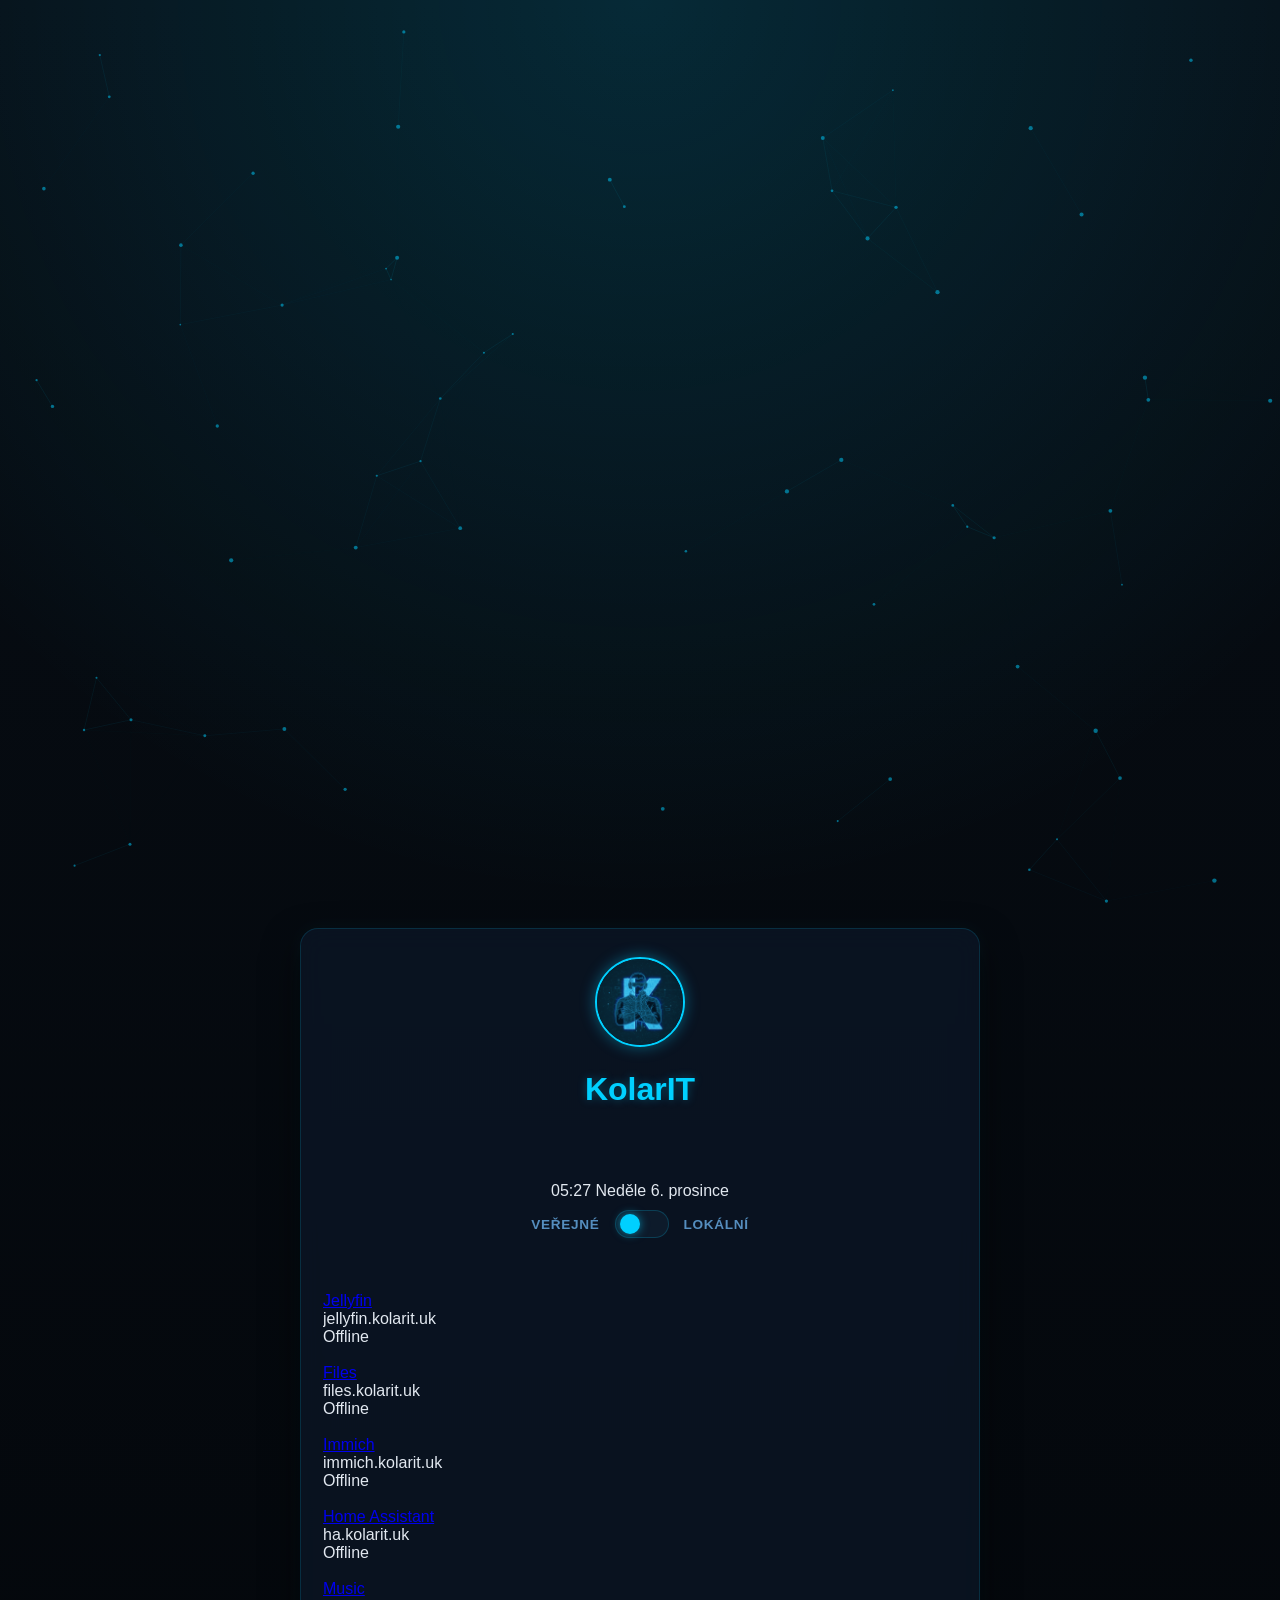
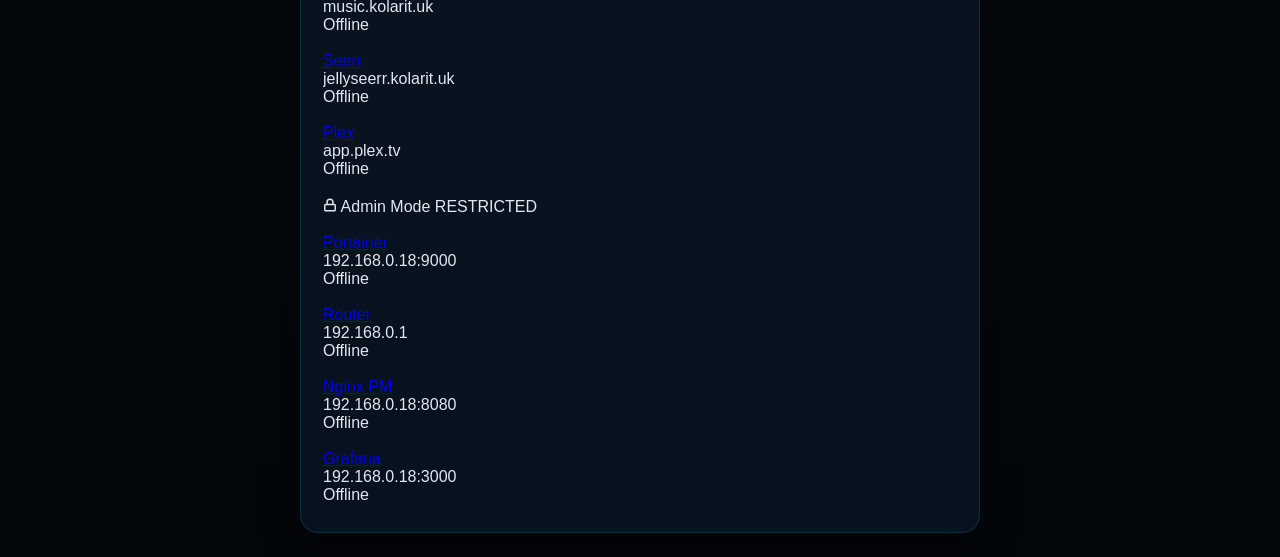
==== commit 44118f82: "v1.3.2" ====
--- a/index.html
+++ b/index.html
@@ -43,7 +43,7 @@
             <div class="inner-content">
                 <div class="service-grid">
                     <div class="tile-wrapper">
-                        <a class="tile" href="http://jellyfin.kolarit.online/" target="_blank" rel="noopener noreferrer" data-name="Jellyfin" data-url="http://jellyfin.kolarit.online/">
+                        <a class="tile" href="http://jellyfin.kolarit.uk/" target="_blank" rel="noopener noreferrer" data-name="Jellyfin" data-url="http://jellyfin.kolarit.uk/">
                             <div class="tile-icon">
                                 <img src="https://www.google.com/s2/favicons?domain=jellyfin.org&sz=128" alt="">
                                 <span class="status-dot checking"></span>
@@ -51,12 +51,12 @@
                             <span class="tile-name">Jellyfin</span>
                         </a>
                         <div class="neon-tooltip">
-                            <span class="tooltip-url">jellyfin.kolarit.online</span>
+                            <span class="tooltip-url">jellyfin.kolarit.uk</span>
                             <div class="tooltip-status ts-checking"><span class="ts-dot"></span><span class="ts-text">Kontrola...</span></div>
                         </div>
                     </div>
                     <div class="tile-wrapper">
-                        <a class="tile" href="http://files.kolarit.online/" target="_blank" rel="noopener noreferrer" data-name="Files" data-url="http://files.kolarit.online/">
+                        <a class="tile" href="http://files.kolarit.uk/" target="_blank" rel="noopener noreferrer" data-name="Files" data-url="http://files.kolarit.uk/">
                             <div class="tile-icon">
                                 <img src="https://www.google.com/s2/favicons?domain=filebrowser.org&sz=128" alt="">
                                 <span class="status-dot checking"></span>
@@ -64,12 +64,12 @@
                             <span class="tile-name">Files</span>
                         </a>
                         <div class="neon-tooltip">
-                            <span class="tooltip-url">files.kolarit.online</span>
+                            <span class="tooltip-url">files.kolarit.uk</span>
                             <div class="tooltip-status ts-checking"><span class="ts-dot"></span><span class="ts-text">Kontrola...</span></div>
                         </div>
                     </div>
                     <div class="tile-wrapper">
-                        <a class="tile" href="https://immich.kolarit.online/" target="_blank" rel="noopener noreferrer" data-name="Immich" data-url="https://immich.kolarit.online/">
+                        <a class="tile" href="https://immich.kolarit.uk/" target="_blank" rel="noopener noreferrer" data-name="Immich" data-url="https://immich.kolarit.uk/">
                             <div class="tile-icon">
                                 <img src="https://www.google.com/s2/favicons?domain=immich.app&sz=128" alt="">
                                 <span class="status-dot checking"></span>
@@ -77,12 +77,12 @@
                             <span class="tile-name">Immich</span>
                         </a>
                         <div class="neon-tooltip">
-                            <span class="tooltip-url">immich.kolarit.online</span>
+                            <span class="tooltip-url">immich.kolarit.uk</span>
                             <div class="tooltip-status ts-checking"><span class="ts-dot"></span><span class="ts-text">Kontrola...</span></div>
                         </div>
                     </div>
                     <div class="tile-wrapper">
-                        <a class="tile" href="https://ha.kolarit.online/" target="_blank" rel="noopener noreferrer" data-name="Home Assistant" data-url="https://ha.kolarit.online/">
+                        <a class="tile" href="https://ha.kolarit.uk/" target="_blank" rel="noopener noreferrer" data-name="Home Assistant" data-url="https://ha.kolarit.uk/">
                             <div class="tile-icon">
                                 <img src="https://www.google.com/s2/favicons?domain=home-assistant.io&sz=128" alt="">
                                 <span class="status-dot checking"></span>
@@ -90,12 +90,12 @@
                             <span class="tile-name">Home Assistant</span>
                         </a>
                         <div class="neon-tooltip">
-                            <span class="tooltip-url">ha.kolarit.online</span>
+                            <span class="tooltip-url">ha.kolarit.uk</span>
                             <div class="tooltip-status ts-checking"><span class="ts-dot"></span><span class="ts-text">Kontrola...</span></div>
                         </div>
                     </div>
                     <div class="tile-wrapper">
-                        <a class="tile" href="https://music.kolarit.online/" target="_blank" rel="noopener noreferrer" data-name="Music" data-url="https://music.kolarit.online/">
+                        <a class="tile" href="https://music.kolarit.uk/" target="_blank" rel="noopener noreferrer" data-name="Music" data-url="https://music.kolarit.uk/">
                             <div class="tile-icon">
                                 <img src="https://www.google.com/s2/favicons?domain=navidrome.org&sz=128" alt="">
                                 <span class="status-dot checking"></span>
@@ -103,12 +103,12 @@
                             <span class="tile-name">Music</span>
                         </a>
                         <div class="neon-tooltip">
-                            <span class="tooltip-url">music.kolarit.online</span>
+                            <span class="tooltip-url">music.kolarit.uk</span>
                             <div class="tooltip-status ts-checking"><span class="ts-dot"></span><span class="ts-text">Kontrola...</span></div>
                         </div>
                     </div>
                     <div class="tile-wrapper">
-                        <a class="tile" href="https://jellyseerr.kolarit.online/" target="_blank" rel="noopener noreferrer" data-name="Seerr" data-url="https://jellyseerr.kolarit.online/">
+                        <a class="tile" href="https://jellyseerr.kolarit.uk/" target="_blank" rel="noopener noreferrer" data-name="Seerr" data-url="https://jellyseerr.kolarit.uk/">
                             <div class="tile-icon">
                                 <img src="https://www.google.com/s2/favicons?domain=jellyseerr.dev&sz=128" alt="">
                                 <span class="status-dot checking"></span>
@@ -116,7 +116,7 @@
                             <span class="tile-name">Seerr</span>
                         </a>
                         <div class="neon-tooltip">
-                            <span class="tooltip-url">jellyseerr.kolarit.online</span>
+                            <span class="tooltip-url">jellyseerr.kolarit.uk</span>
                             <div class="tooltip-status ts-checking"><span class="ts-dot"></span><span class="ts-text">Kontrola...</span></div>
                         </div>
                     </div>
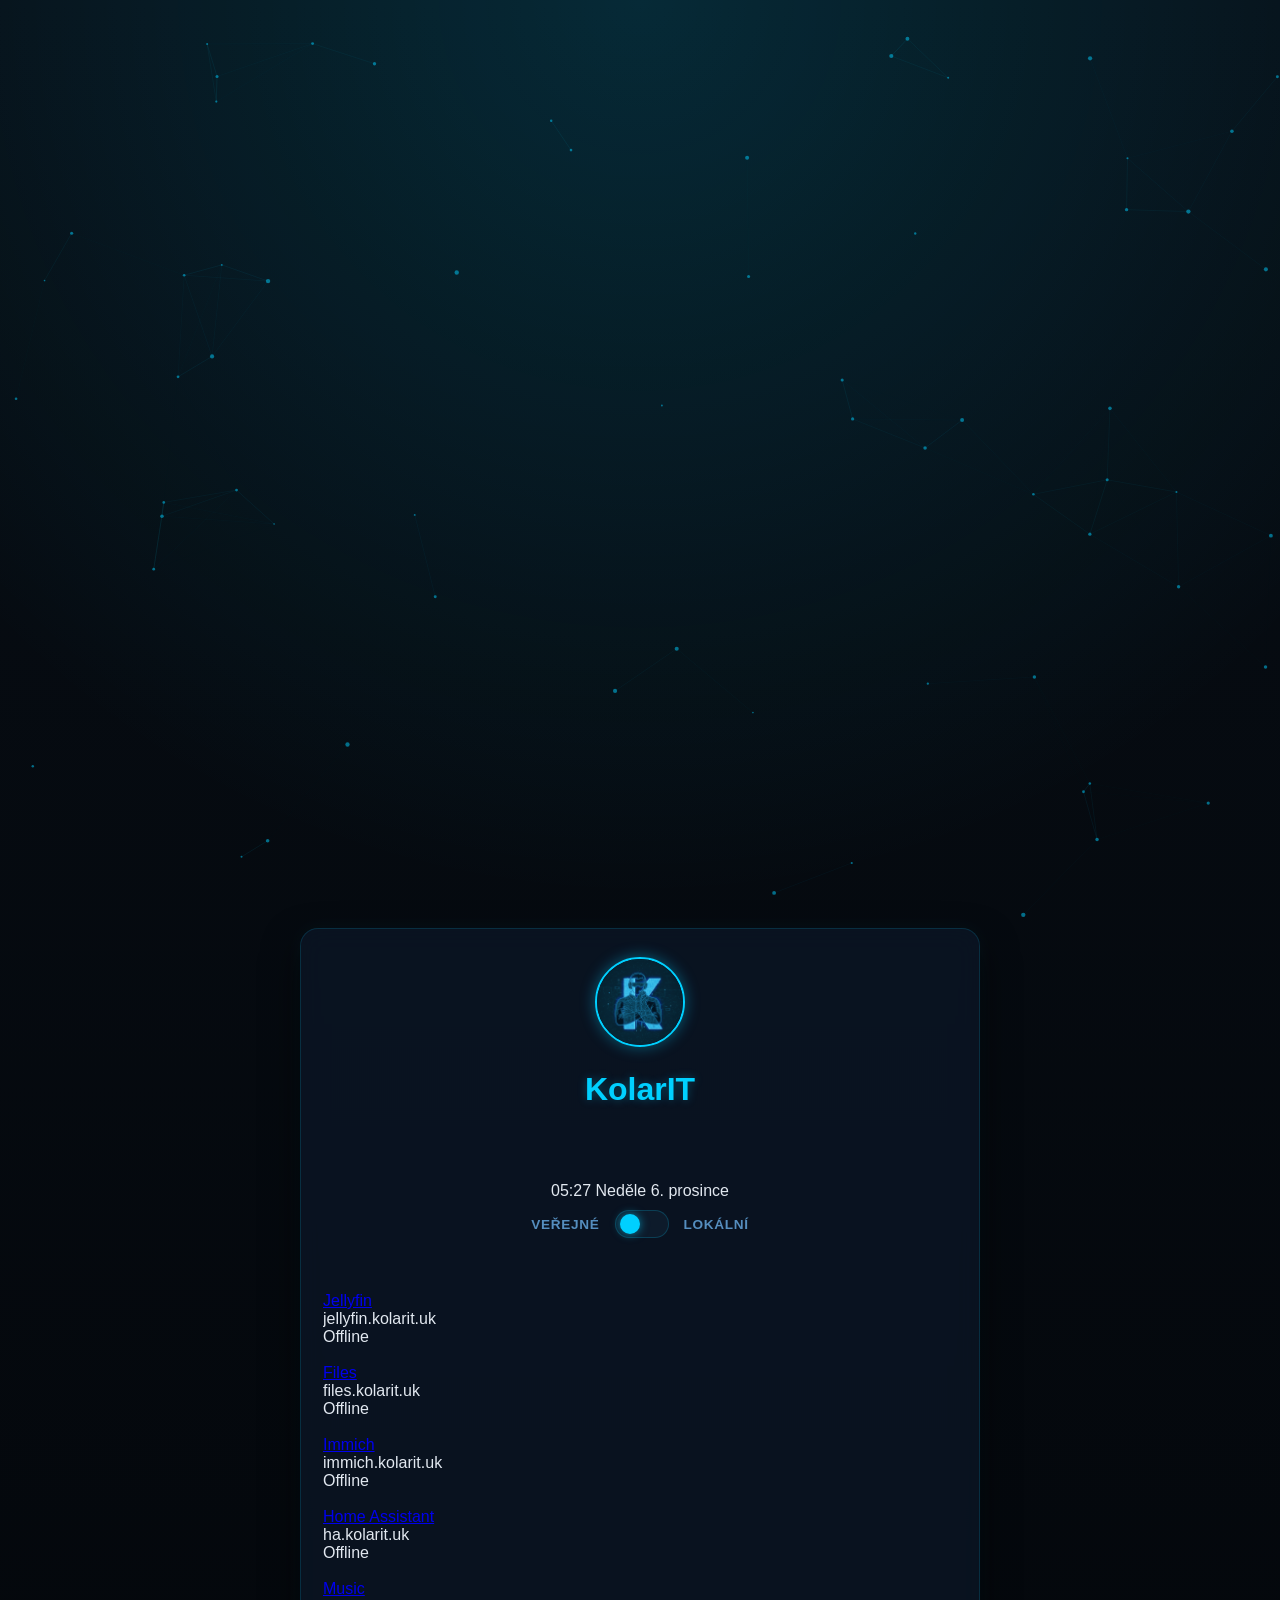
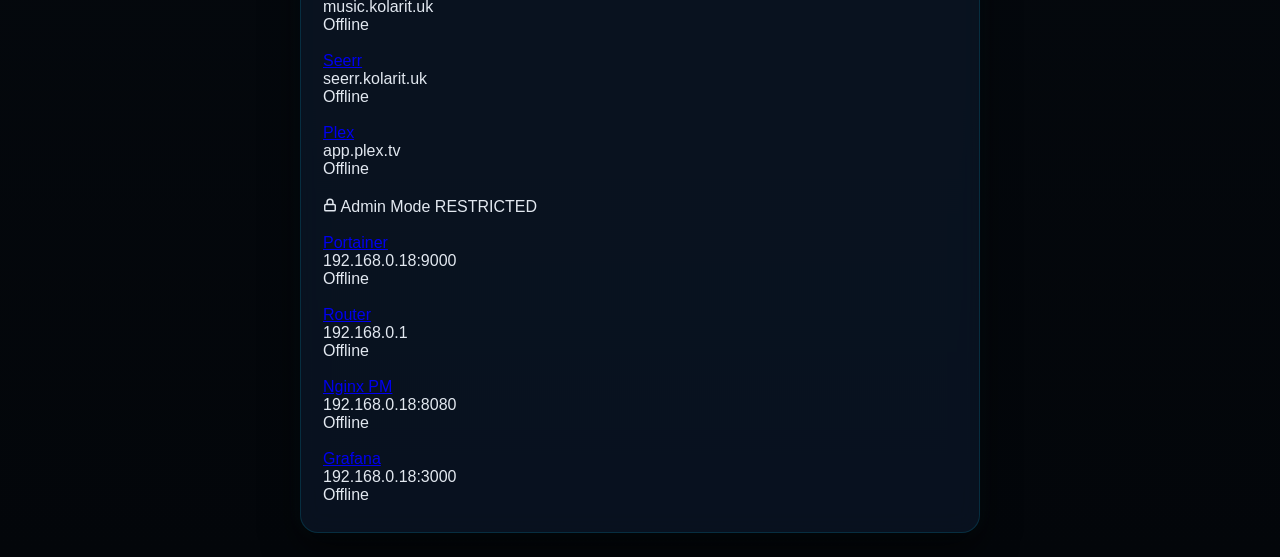
==== commit aad03c2e: "v1.3.3" ====
--- a/index.html
+++ b/index.html
@@ -108,15 +108,15 @@
                         </div>
                     </div>
                     <div class="tile-wrapper">
-                        <a class="tile" href="https://jellyseerr.kolarit.uk/" target="_blank" rel="noopener noreferrer" data-name="Seerr" data-url="https://jellyseerr.kolarit.uk/">
-                            <div class="tile-icon">
-                                <img src="https://www.google.com/s2/favicons?domain=jellyseerr.dev&sz=128" alt="">
+                        <a class="tile" href="https://seerr.kolarit.uk/" target="_blank" rel="noopener noreferrer" data-name="Seerr" data-url="https://seerr.kolarit.uk/">
+                            <div class="tile-icon">
+                                <img src="https://www.google.com/s2/favicons?domain=seerr.dev&sz=128" alt="">
                                 <span class="status-dot checking"></span>
                             </div>
                             <span class="tile-name">Seerr</span>
                         </a>
                         <div class="neon-tooltip">
-                            <span class="tooltip-url">jellyseerr.kolarit.uk</span>
+                            <span class="tooltip-url">seerr.kolarit.uk</span>
                             <div class="tooltip-status ts-checking"><span class="ts-dot"></span><span class="ts-text">Kontrola...</span></div>
                         </div>
                     </div>
@@ -268,7 +268,7 @@
                         <div class="tile-wrapper">
                             <a class="tile" href="http://192.168.0.18:5055" target="_blank" rel="noopener noreferrer" data-name="Seerr" data-url="http://192.168.0.18:5055">
                                 <div class="tile-icon">
-                                    <img src="https://www.google.com/s2/favicons?domain=jellyseerr.dev&sz=128" alt="">
+                                    <img src="https://www.google.com/s2/favicons?domain=seerr.dev&sz=128" alt="">
                                     <span class="status-dot checking"></span>
                                 </div>
                                 <span class="tile-name">Seerr</span>
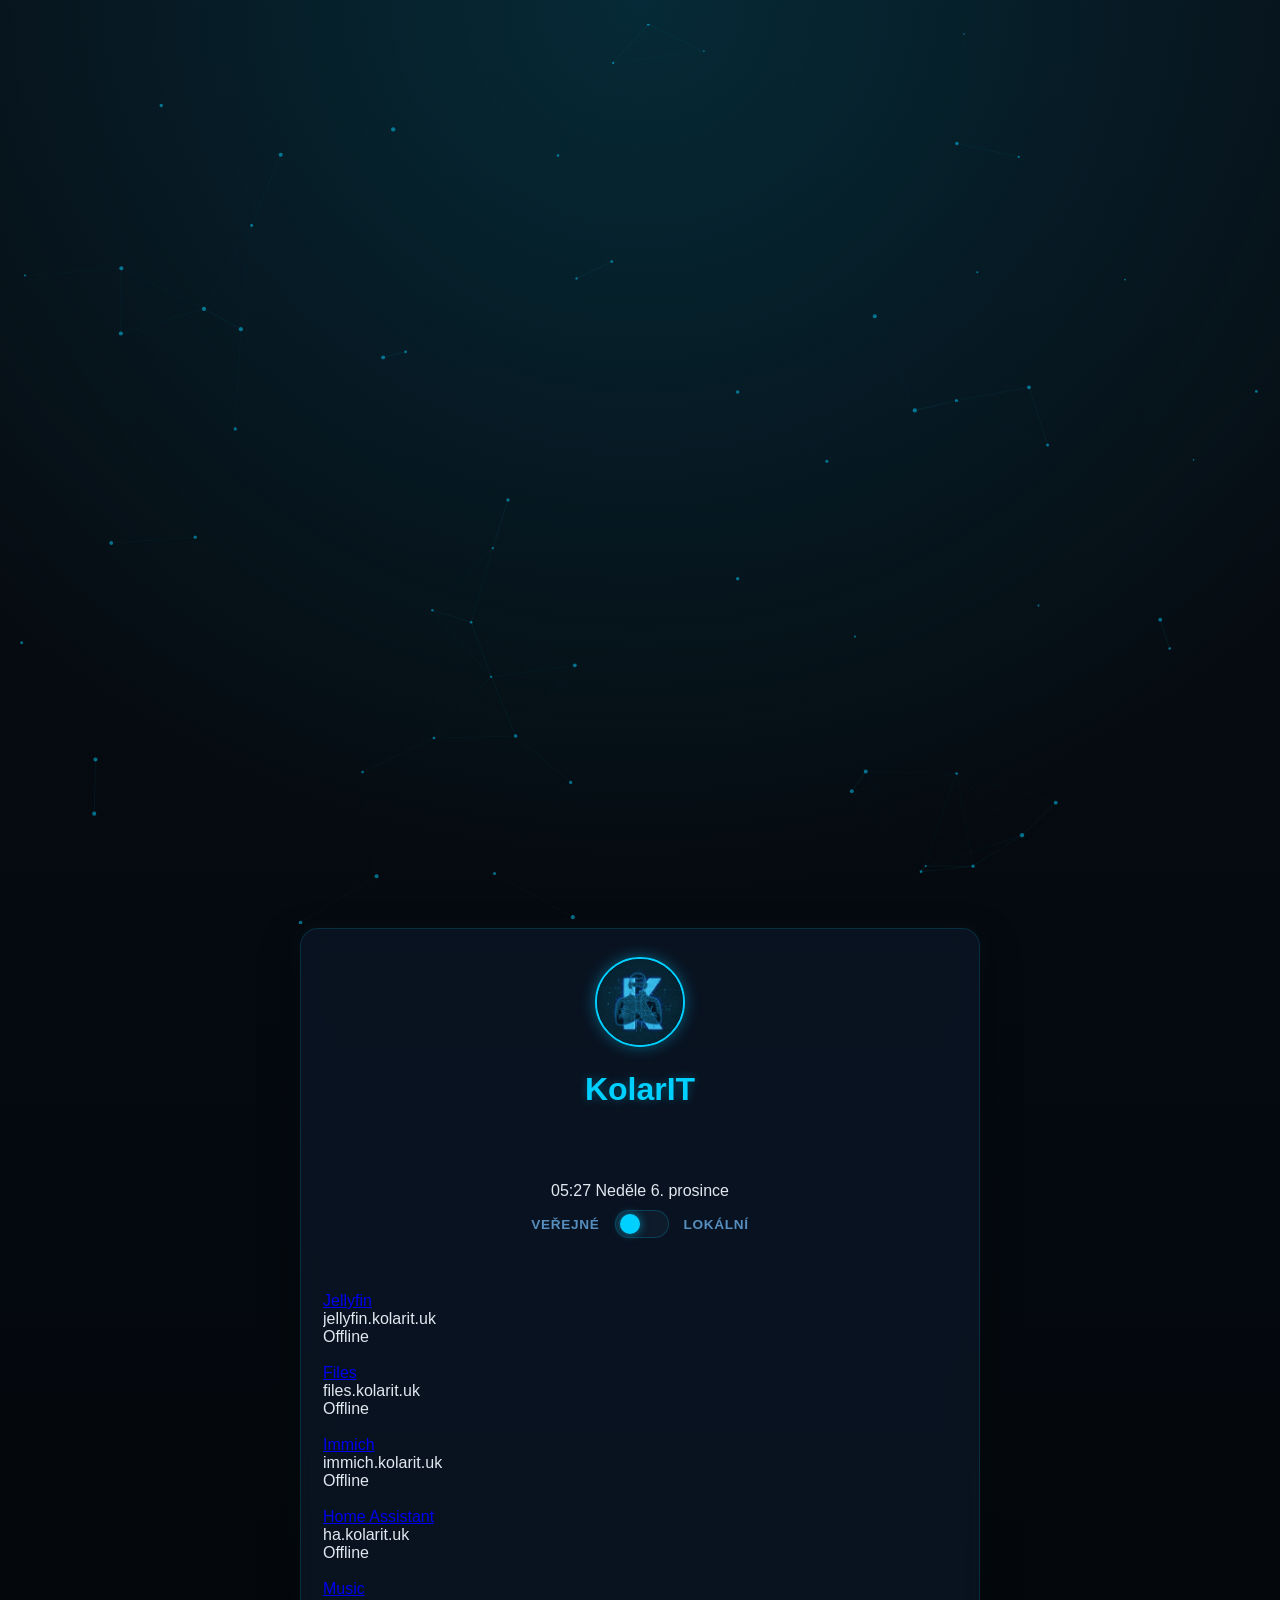
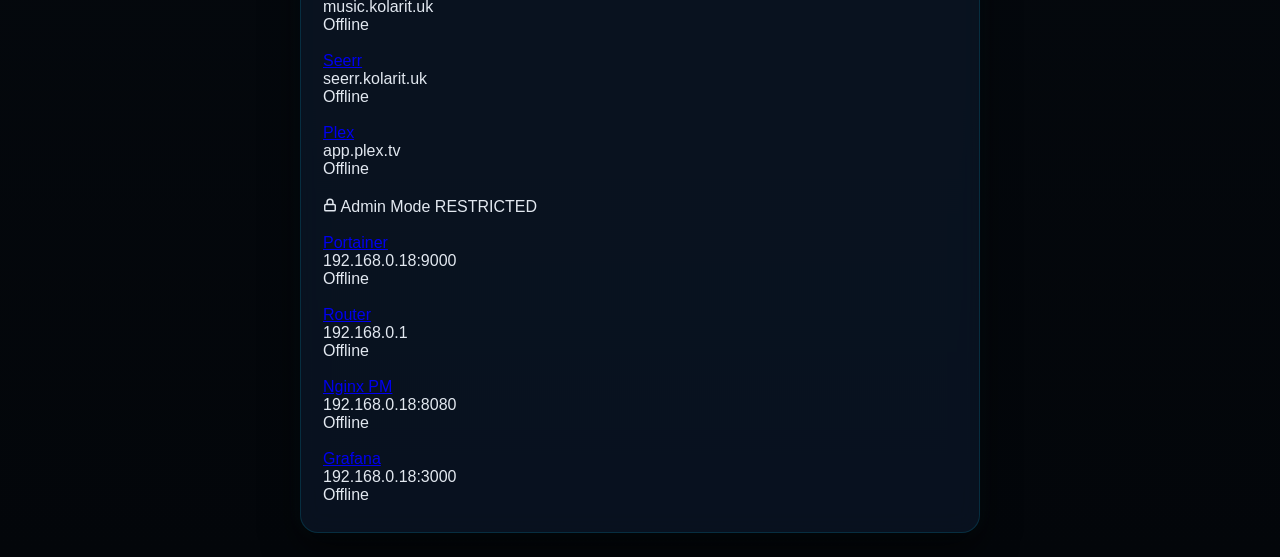
==== commit 8fdc9289: "v1.3.4" ====
--- a/index.html
+++ b/index.html
@@ -43,7 +43,7 @@
             <div class="inner-content">
                 <div class="service-grid">
                     <div class="tile-wrapper">
-                        <a class="tile" href="http://jellyfin.kolarit.uk/" target="_blank" rel="noopener noreferrer" data-name="Jellyfin" data-url="http://jellyfin.kolarit.uk/">
+                        <a class="tile" href="https://jellyfin.kolarit.uk/" target="_blank" rel="noopener noreferrer" data-name="Jellyfin" data-url="http://jellyfin.kolarit.uk/">
                             <div class="tile-icon">
                                 <img src="https://www.google.com/s2/favicons?domain=jellyfin.org&sz=128" alt="">
                                 <span class="status-dot checking"></span>
@@ -56,7 +56,7 @@
                         </div>
                     </div>
                     <div class="tile-wrapper">
-                        <a class="tile" href="http://files.kolarit.uk/" target="_blank" rel="noopener noreferrer" data-name="Files" data-url="http://files.kolarit.uk/">
+                        <a class="tile" href="https://files.kolarit.uk/" target="_blank" rel="noopener noreferrer" data-name="Files" data-url="http://files.kolarit.uk/">
                             <div class="tile-icon">
                                 <img src="https://www.google.com/s2/favicons?domain=filebrowser.org&sz=128" alt="">
                                 <span class="status-dot checking"></span>
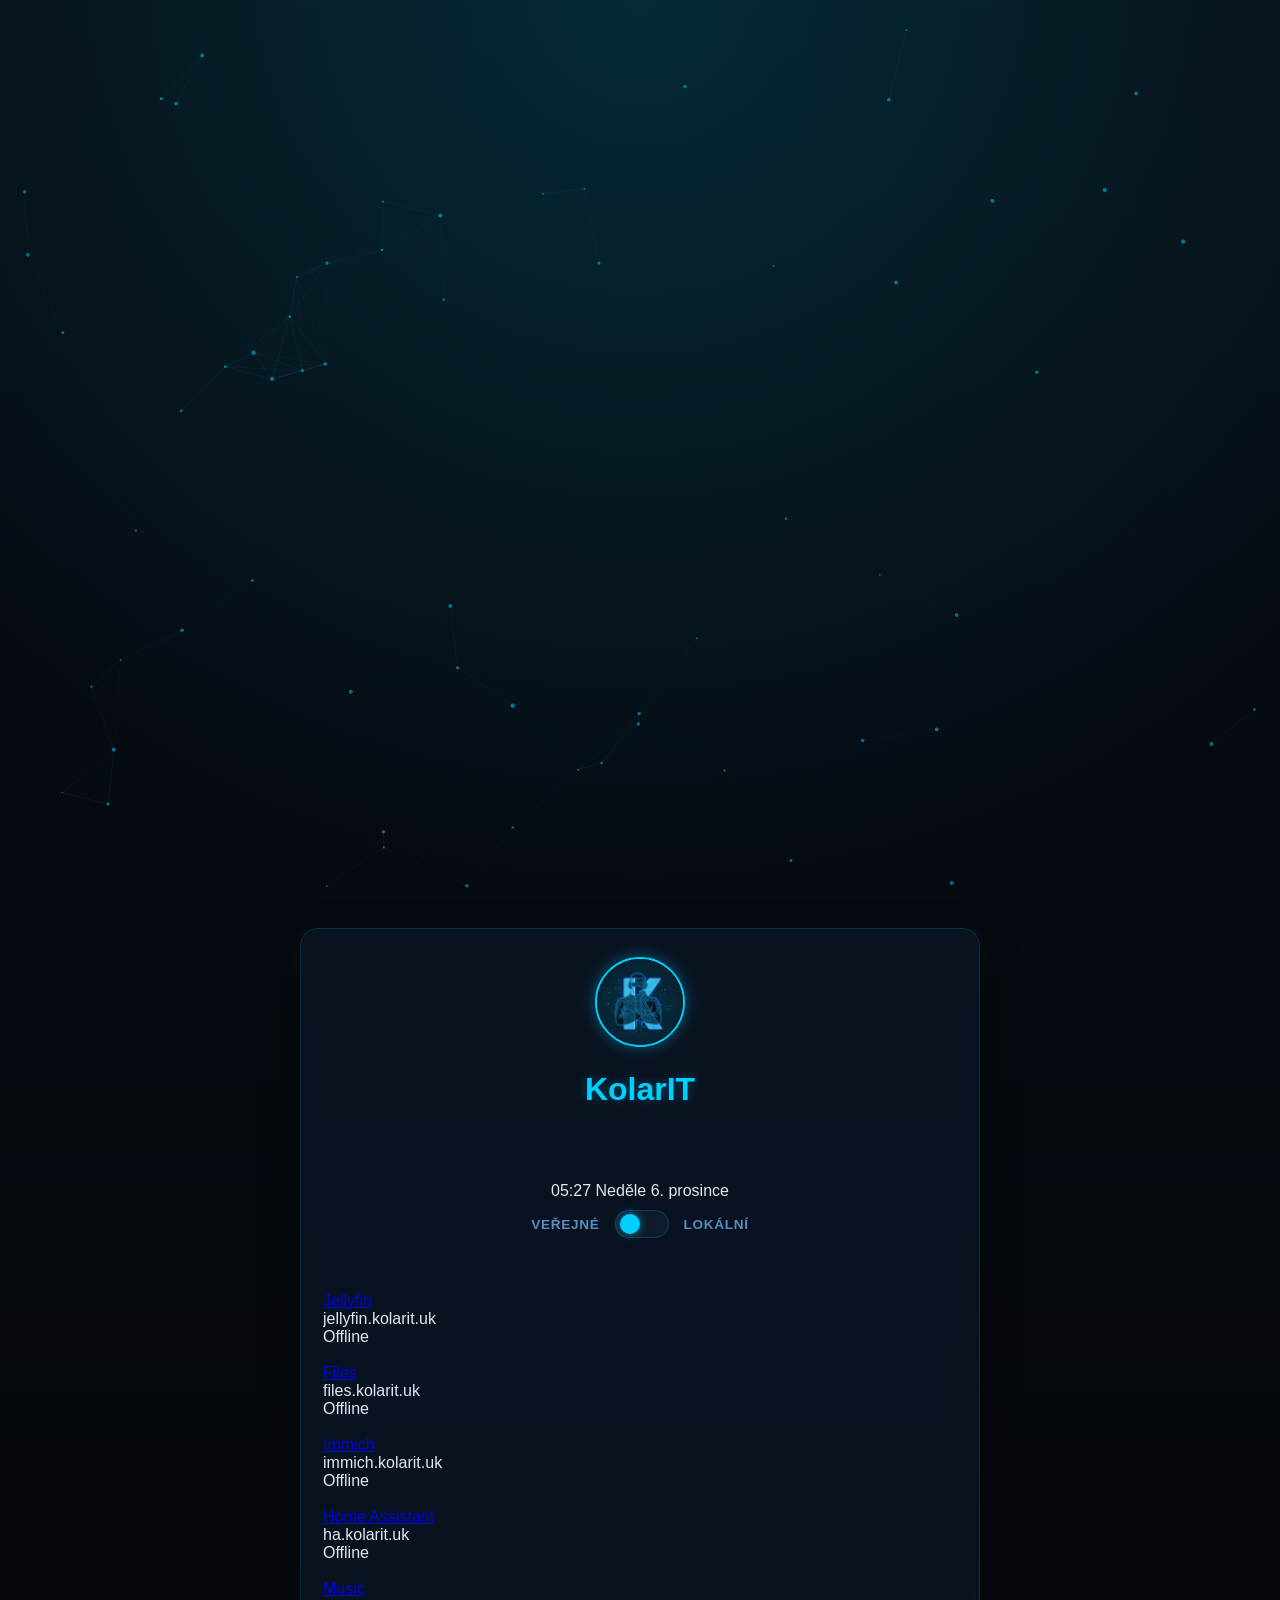
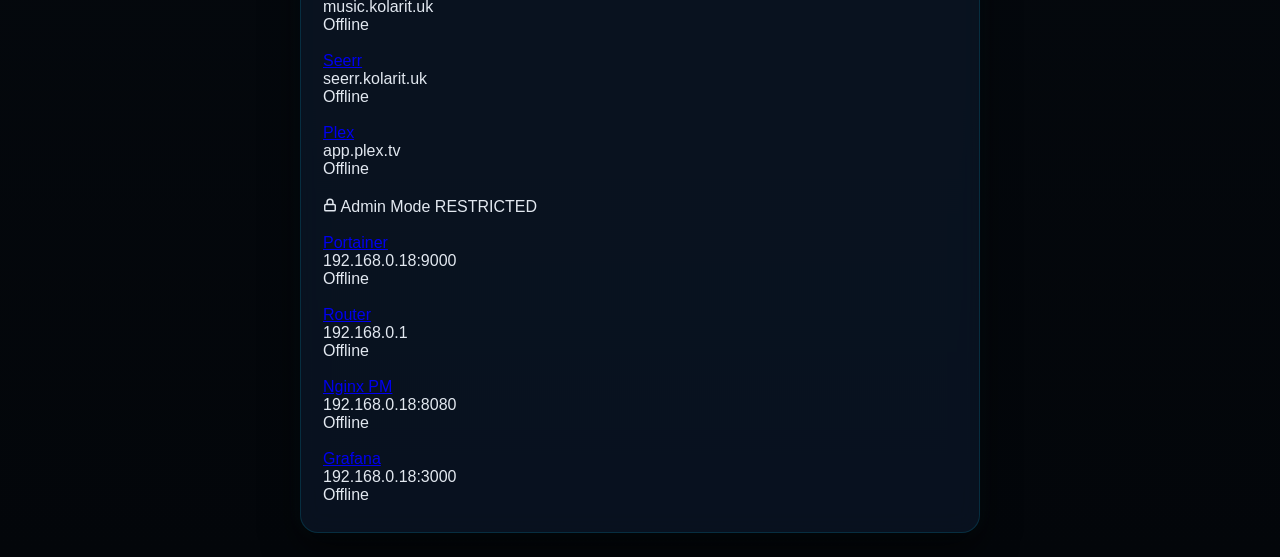
==== commit b9f27cb5: "v1.3.5" ====
--- a/index.html
+++ b/index.html
@@ -43,7 +43,7 @@
             <div class="inner-content">
                 <div class="service-grid">
                     <div class="tile-wrapper">
-                        <a class="tile" href="https://jellyfin.kolarit.uk/" target="_blank" rel="noopener noreferrer" data-name="Jellyfin" data-url="http://jellyfin.kolarit.uk/">
+                        <a class="tile" href="https://jellyfin.kolarit.uk/" target="_blank" rel="noopener noreferrer" data-name="Jellyfin" data-url="https://jellyfin.kolarit.uk/">
                             <div class="tile-icon">
                                 <img src="https://www.google.com/s2/favicons?domain=jellyfin.org&sz=128" alt="">
                                 <span class="status-dot checking"></span>
@@ -56,7 +56,7 @@
                         </div>
                     </div>
                     <div class="tile-wrapper">
-                        <a class="tile" href="https://files.kolarit.uk/" target="_blank" rel="noopener noreferrer" data-name="Files" data-url="http://files.kolarit.uk/">
+                        <a class="tile" href="https://files.kolarit.uk/" target="_blank" rel="noopener noreferrer" data-name="Files" data-url="https://files.kolarit.uk/">
                             <div class="tile-icon">
                                 <img src="https://www.google.com/s2/favicons?domain=filebrowser.org&sz=128" alt="">
                                 <span class="status-dot checking"></span>
